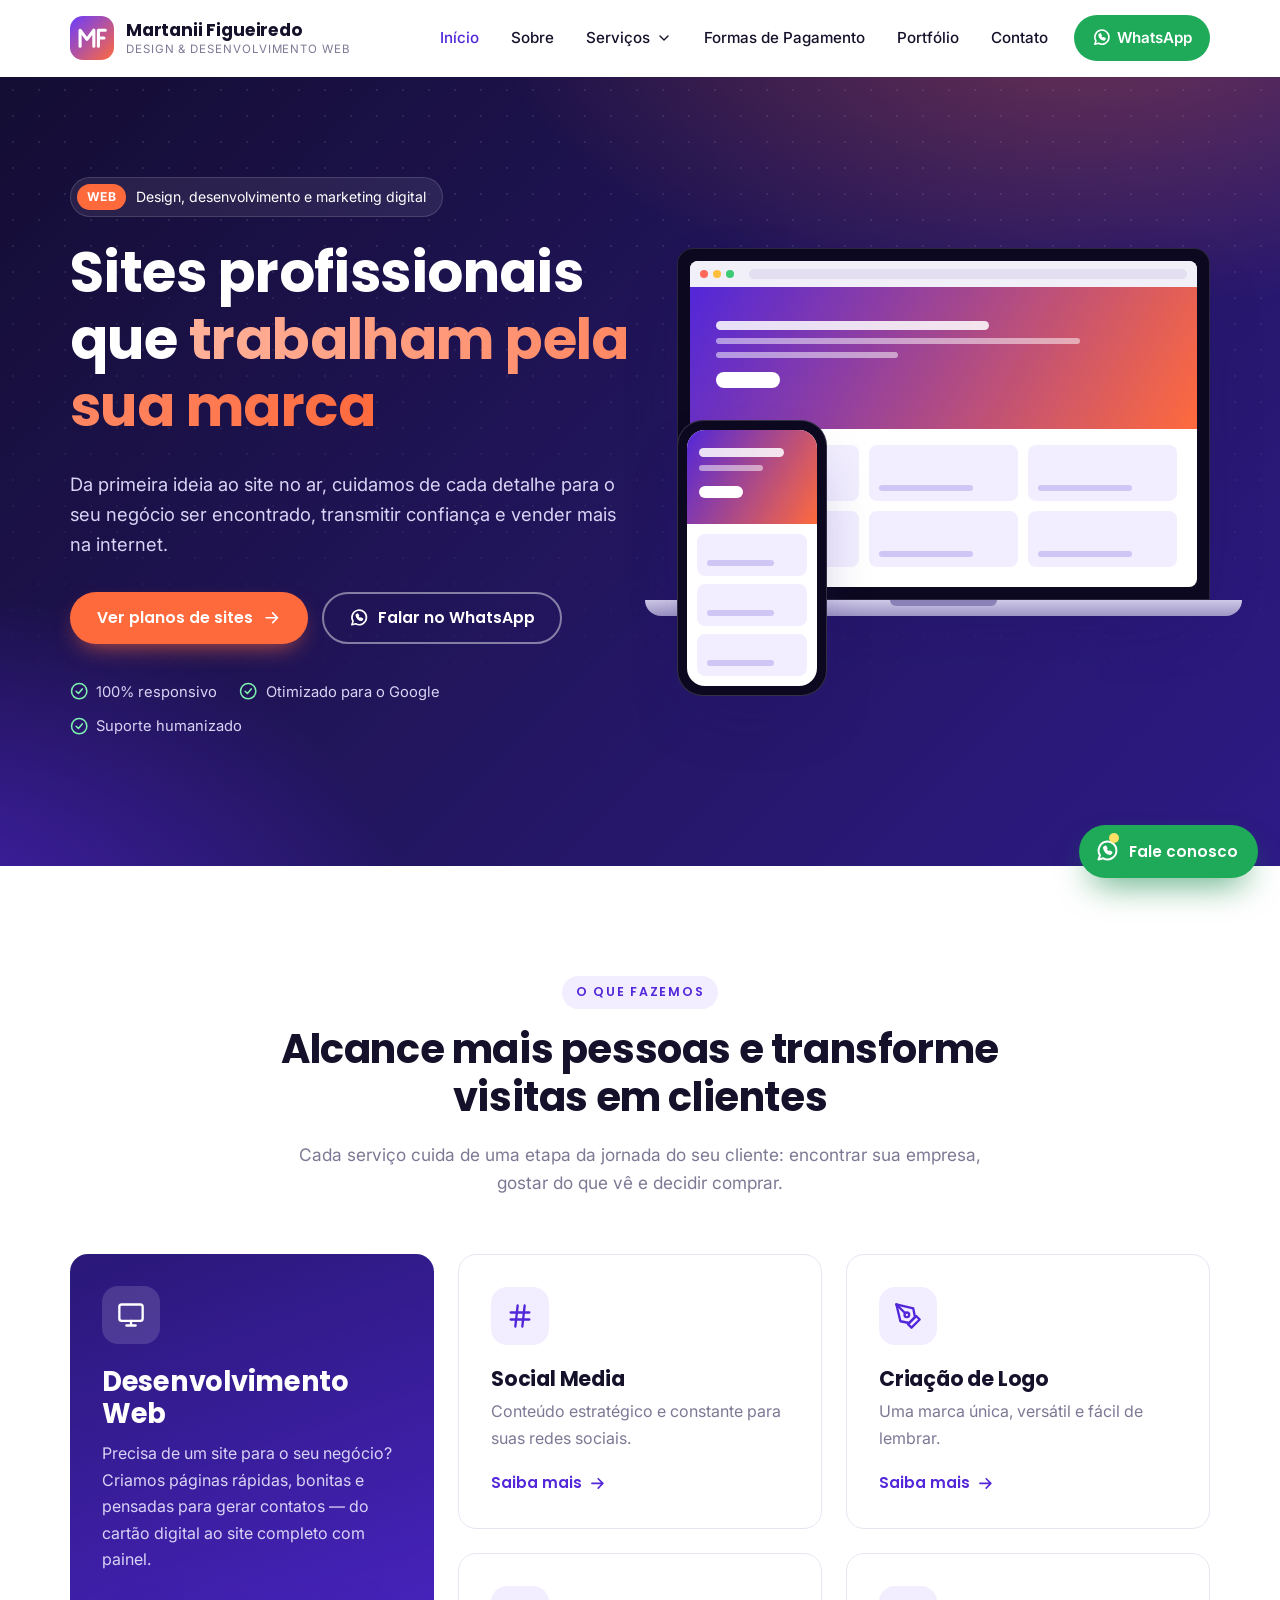
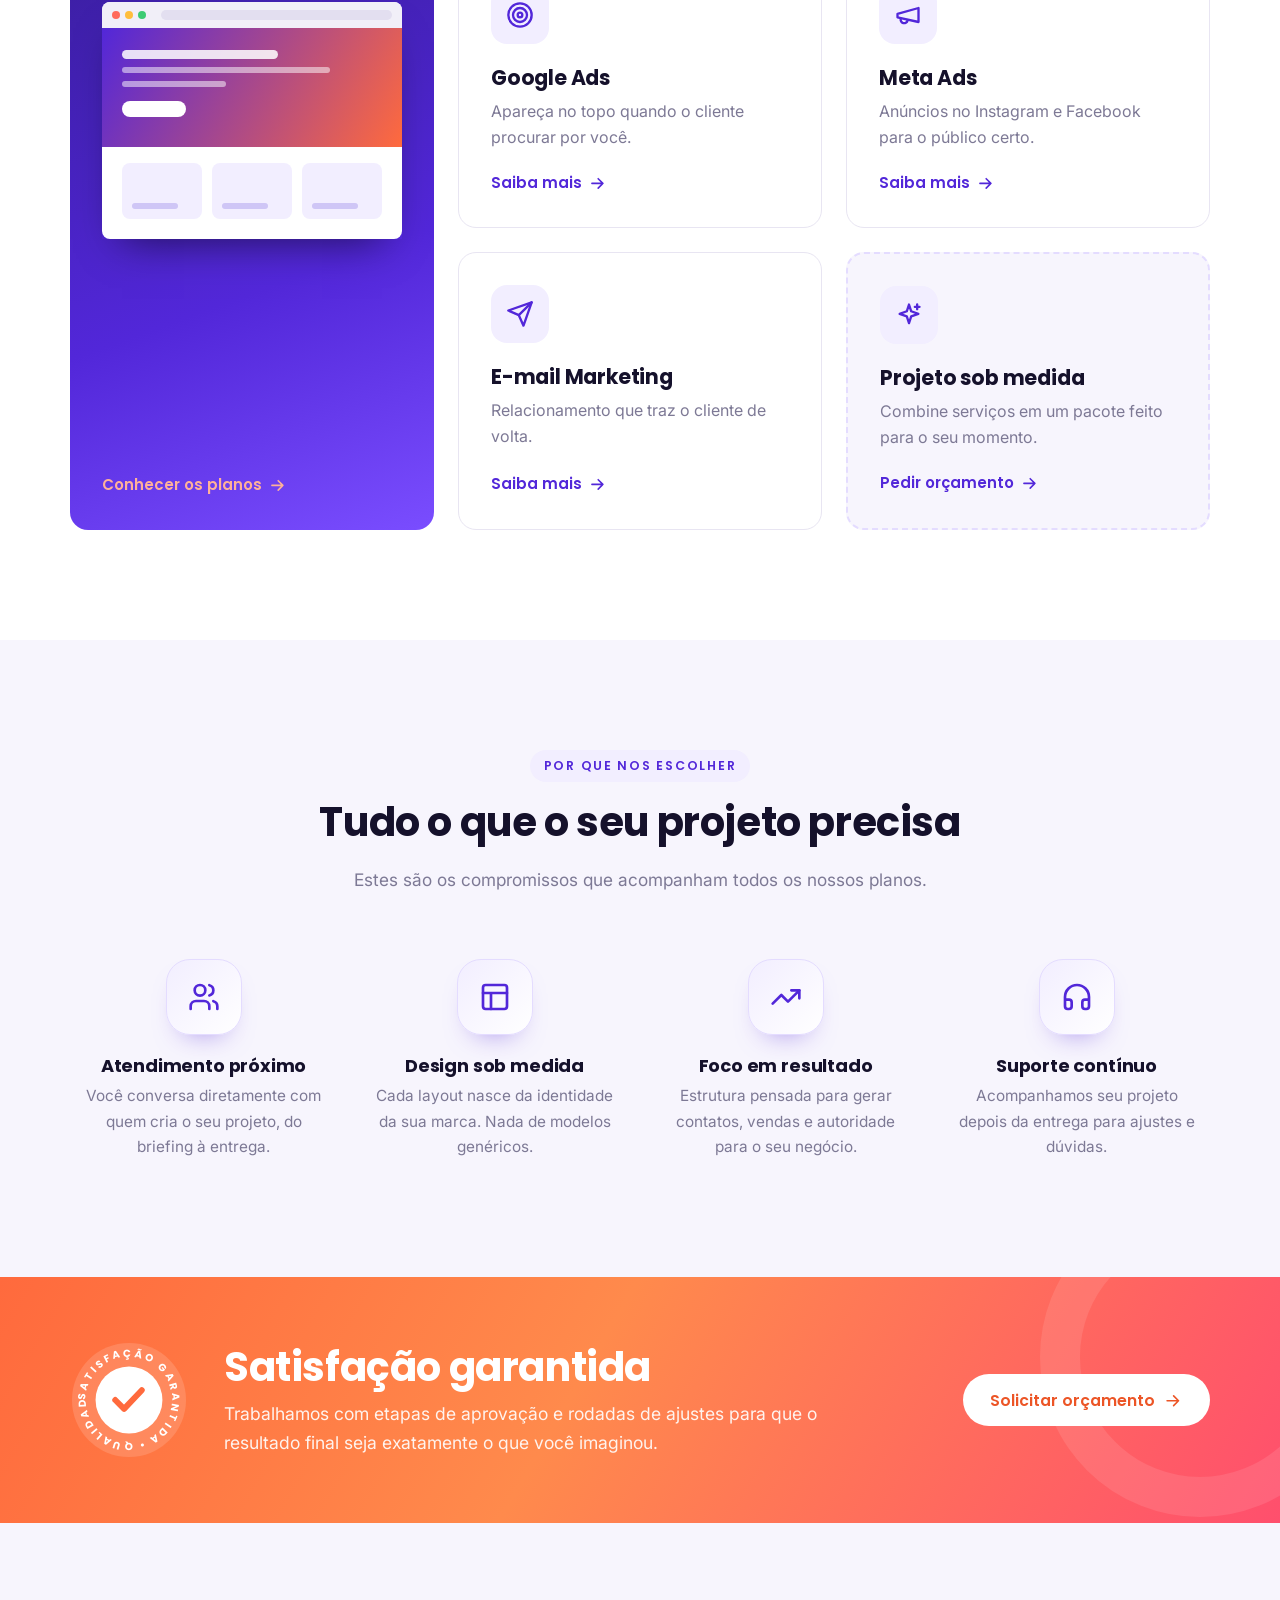
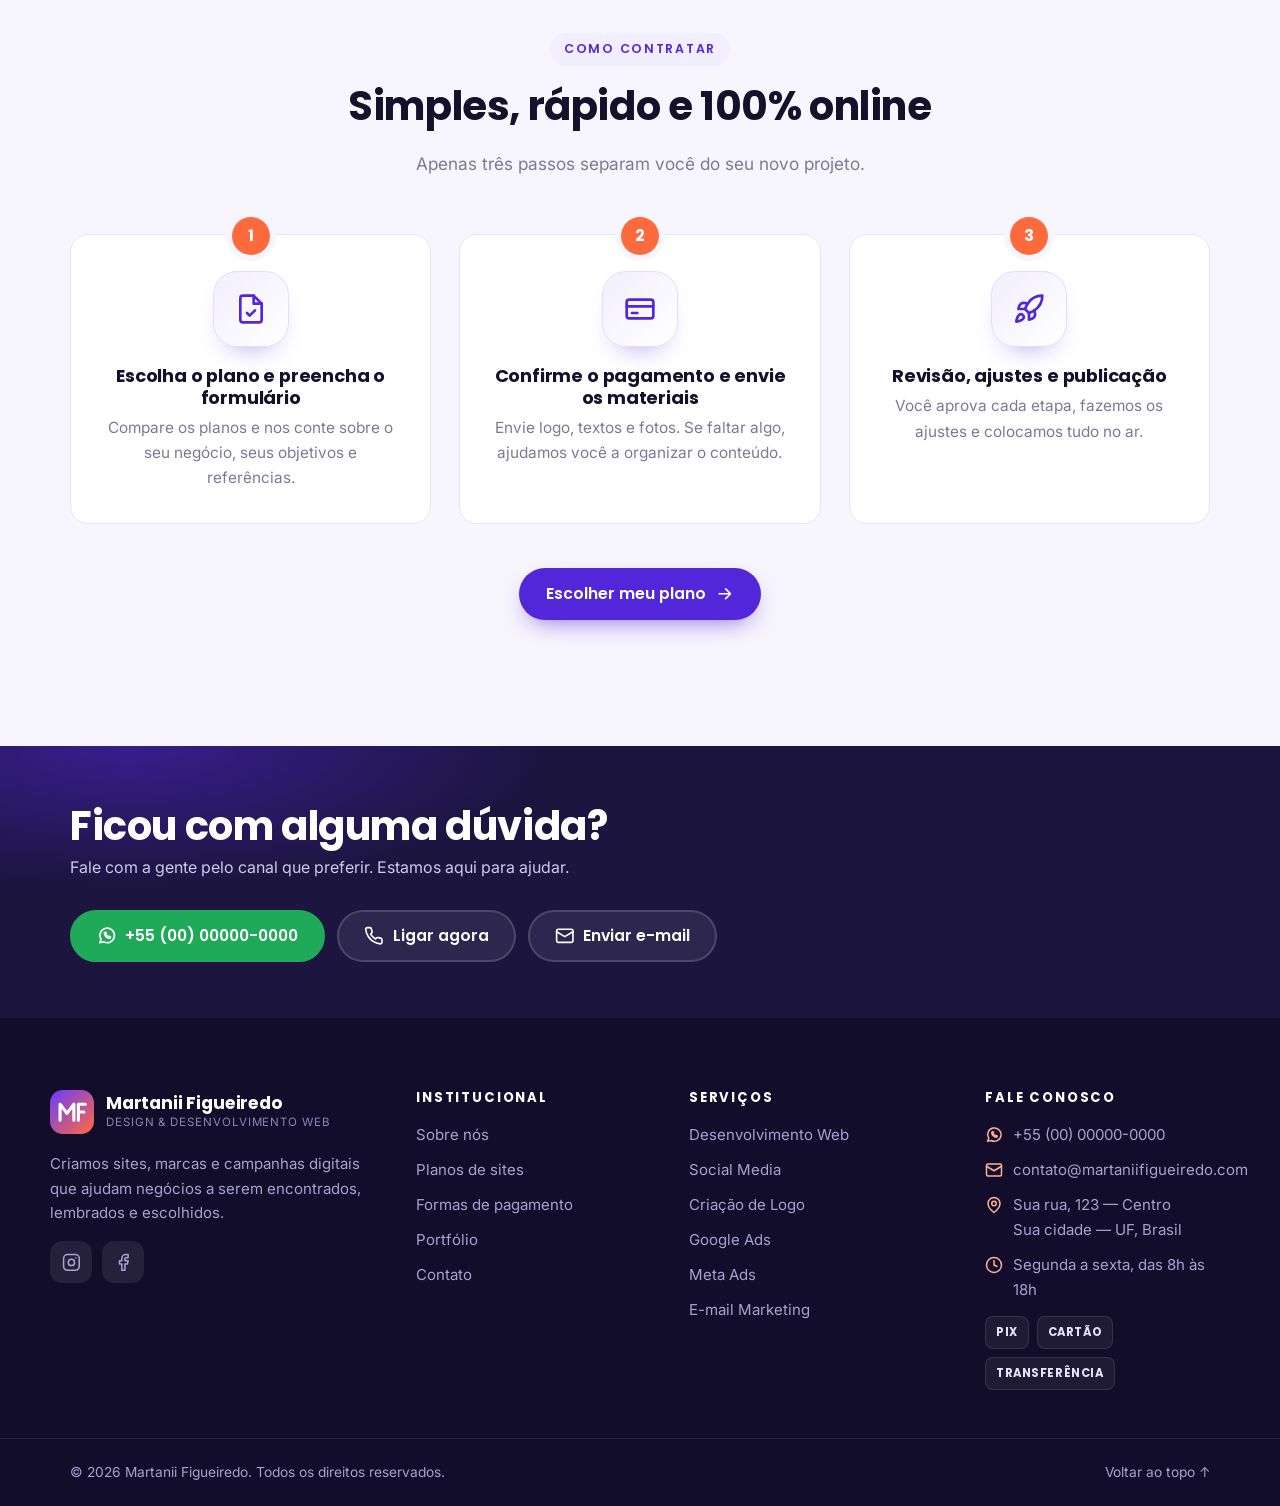
==== index.html @ 997f7126 "Cria site da Martanii Figueiredo com todas as páginas Site estático com Início, Sobre, seis páginas " ====
<!DOCTYPE html>
<html lang="pt-BR">
<head>
  <meta charset="UTF-8">
  <meta name="viewport" content="width=device-width, initial-scale=1">
  <title>Martanii Figueiredo — Criação de Sites, Design e Marketing Digital</title>
  <meta name="description" content="Criação de sites profissionais, landing pages, gestão de redes sociais, criação de logo e anúncios no Google e Meta. Conheça os planos da Martanii Figueiredo.">
  <meta name="theme-color" content="#231660">
  <meta property="og:type" content="website">
  <meta property="og:locale" content="pt_BR">
  <meta property="og:title" content="Martanii Figueiredo — Criação de Sites, Design e Marketing Digital">
  <meta property="og:description" content="Criação de sites profissionais, landing pages, gestão de redes sociais, criação de logo e anúncios no Google e Meta. Conheça os planos da Martanii Figueiredo.">
  <link rel="icon" href="assets/img/favicon.svg" type="image/svg+xml">
  <link rel="preconnect" href="https://fonts.googleapis.com">
  <link rel="preconnect" href="https://fonts.gstatic.com" crossorigin>
  <link rel="stylesheet" href="https://fonts.googleapis.com/css2?family=Inter:wght@400;500;600&family=Poppins:wght@500;600;700;800&display=swap">
  <link rel="stylesheet" href="assets/css/style.css">
  <script>document.documentElement.className = "js";</script>
  <script src="assets/js/config.js" defer></script>
  <script src="assets/js/main.js" defer></script>
</head>
<body data-page="home">
  <a class="skip-link" href="#conteudo">Pular para o conteúdo</a>
  <div id="site-header"></div>

  <main id="conteudo">
    <section class="hero">
      <div class="container">
        <div>
          <span class="hero-pill"><b>WEB</b> Design, desenvolvimento e marketing digital</span>
          <h1>Sites profissionais que <span class="hl">trabalham pela sua marca</span></h1>
          <p class="hero-lead">Da primeira ideia ao site no ar, cuidamos de cada detalhe para o seu negócio ser encontrado, transmitir confiança e vender mais na internet.</p>
          <div class="hero-actions">
            <a class="btn btn-accent" href="desenvolvimento-web.html#planos">Ver planos de sites <i data-icon="arrow"></i></a>
            <a class="btn btn-ghost-light" data-link="whatsapp" href="contato.html"><i data-icon="whatsapp"></i> Falar no WhatsApp</a>
          </div>
          <div class="hero-badges">
            <span><i data-icon="check-circle"></i> 100% responsivo</span>
            <span><i data-icon="check-circle"></i> Otimizado para o Google</span>
            <span><i data-icon="check-circle"></i> Suporte humanizado</span>
          </div>
        </div>
        <div class="devices" aria-hidden="true">
          <div class="laptop">
            <div class="laptop-screen">
              <div class="ui">
                <div class="ui-bar"><i></i><i></i><i></i><em></em></div>
                <div class="ui-hero" style="padding:34px 26px"><div class="ui-line w60"></div><div class="ui-line w80 sm"></div><div class="ui-line w40 sm"></div><span class="ui-btn"></span></div>
                <div class="ui-body"><div class="ui-card"></div><div class="ui-card"></div><div class="ui-card"></div><div class="ui-card"></div><div class="ui-card"></div><div class="ui-card"></div></div>
              </div>
            </div>
            <div class="laptop-base"></div>
          </div>
          <div class="phone">
            <div class="ui">
              <div class="ui-hero"><div class="ui-line w80"></div><div class="ui-line w60 sm"></div><span class="ui-btn" style="width:44px;height:12px"></span></div>
              <div class="ui-body one"><div class="ui-card"></div><div class="ui-card"></div><div class="ui-card"></div></div>
            </div>
          </div>
        </div>
      </div>
    </section>

    <section class="section" id="servicos">
      <div class="container">
        <div class="section-head reveal">
          <span class="eyebrow">O que fazemos</span>
          <h2>Alcance mais pessoas e transforme visitas em clientes</h2>
          <p>Cada serviço cuida de uma etapa da jornada do seu cliente: encontrar sua empresa, gostar do que vê e decidir comprar.</p>
        </div>
        <div class="services">
          <a class="service-card featured reveal" href="desenvolvimento-web.html">
            <span class="s-ico"><i data-icon="monitor"></i></span>
            <h3>Desenvolvimento Web</h3>
            <p>Precisa de um site para o seu negócio? Criamos páginas rápidas, bonitas e pensadas para gerar contatos — do cartão digital ao site completo com painel.</p>
            <div class="mini-ui" aria-hidden="true">
              <div class="ui">
                <div class="ui-bar"><i></i><i></i><i></i><em></em></div>
                <div class="ui-hero"><div class="ui-line w60"></div><div class="ui-line w80 sm"></div><div class="ui-line w40 sm"></div><span class="ui-btn"></span></div>
                <div class="ui-body"><div class="ui-card"></div><div class="ui-card"></div><div class="ui-card"></div></div>
              </div>
            </div>
            <span class="more">Conhecer os planos <i data-icon="arrow"></i></span>
          </a>
          <a class="service-card reveal" href="social-media.html">
            <span class="s-ico"><i data-icon="hash"></i></span>
            <h3>Social Media</h3>
            <p>Conteúdo estratégico e constante para suas redes sociais.</p>
            <span class="more">Saiba mais <i data-icon="arrow"></i></span>
          </a>
          <a class="service-card reveal" href="criacao-de-logo.html">
            <span class="s-ico"><i data-icon="pen"></i></span>
            <h3>Criação de Logo</h3>
            <p>Uma marca única, versátil e fácil de lembrar.</p>
            <span class="more">Saiba mais <i data-icon="arrow"></i></span>
          </a>
          <a class="service-card reveal" href="google-ads.html">
            <span class="s-ico"><i data-icon="target"></i></span>
            <h3>Google Ads</h3>
            <p>Apareça no topo quando o cliente procurar por você.</p>
            <span class="more">Saiba mais <i data-icon="arrow"></i></span>
          </a>
          <a class="service-card reveal" href="meta-ads.html">
            <span class="s-ico"><i data-icon="megaphone"></i></span>
            <h3>Meta Ads</h3>
            <p>Anúncios no Instagram e Facebook para o público certo.</p>
            <span class="more">Saiba mais <i data-icon="arrow"></i></span>
          </a>
          <a class="service-card reveal" href="email-marketing.html">
            <span class="s-ico"><i data-icon="send"></i></span>
            <h3>E-mail Marketing</h3>
            <p>Relacionamento que traz o cliente de volta.</p>
            <span class="more">Saiba mais <i data-icon="arrow"></i></span>
          </a>
          <a class="service-card cta-card reveal" href="contato.html?servico=Projeto%20sob%20medida">
            <span class="s-ico"><i data-icon="sparkles"></i></span>
            <h3>Projeto sob medida</h3>
            <p>Combine serviços em um pacote feito para o seu momento.</p>
            <span class="more">Pedir orçamento <i data-icon="arrow"></i></span>
          </a>
        </div>
      </div>
    </section>

    <section class="section section-alt">
      <div class="container">
        <div class="section-head reveal">
          <span class="eyebrow">Por que nos escolher</span>
          <h2>Tudo o que o seu projeto precisa</h2>
          <p>Estes são os compromissos que acompanham todos os nossos planos.</p>
        </div>
        <div class="grid grid-4">
          <div class="feature reveal">
            <div class="f-ico"><i data-icon="users"></i></div>
            <h4>Atendimento próximo</h4>
            <p>Você conversa diretamente com quem cria o seu projeto, do briefing à entrega.</p>
          </div>
          <div class="feature reveal">
            <div class="f-ico"><i data-icon="layout"></i></div>
            <h4>Design sob medida</h4>
            <p>Cada layout nasce da identidade da sua marca. Nada de modelos genéricos.</p>
          </div>
          <div class="feature reveal">
            <div class="f-ico"><i data-icon="trending"></i></div>
            <h4>Foco em resultado</h4>
            <p>Estrutura pensada para gerar contatos, vendas e autoridade para o seu negócio.</p>
          </div>
          <div class="feature reveal">
            <div class="f-ico"><i data-icon="headset"></i></div>
            <h4>Suporte contínuo</h4>
            <p>Acompanhamos seu projeto depois da entrega para ajustes e dúvidas.</p>
          </div>
        </div>
      </div>
    </section>

    <section class="guarantee">
      <div class="container">
        <svg class="seal" viewBox="0 0 120 120" aria-hidden="true">
            <defs><path id="sealPath" d="M60 60m-44 0a44 44 0 1 1 88 0a44 44 0 1 1-88 0"/></defs>
            <circle cx="60" cy="60" r="58" fill="rgba(255,255,255,.14)"/>
            <circle cx="60" cy="60" r="34" fill="#fff"/>
            <g class="seal-spin"><text font-family="Poppins, sans-serif" font-size="10.5" font-weight="700" letter-spacing="2.2" fill="#fff"><textPath href="#sealPath">SATISFAÇÃO GARANTIDA • QUALIDADE •</textPath></text></g>
            <path d="m46 60 9 9 18-19" fill="none" stroke="#ff6a3d" stroke-width="6" stroke-linecap="round" stroke-linejoin="round"/>
          </svg>
        <div>
          <h2>Satisfação garantida</h2>
          <p>Trabalhamos com etapas de aprovação e rodadas de ajustes para que o resultado final seja exatamente o que você imaginou.</p>
        </div>
        <a class="btn" href="contato.html">Solicitar orçamento <i data-icon="arrow"></i></a>
      </div>
    </section>

    <section class="section section-alt">
      <div class="container">
        <div class="section-head reveal">
          <span class="eyebrow">Como contratar</span>
          <h2>Simples, rápido e 100% online</h2>
          <p>Apenas três passos separam você do seu novo projeto.</p>
        </div>
        <div class="steps">
          <div class="step reveal">
            <span class="step-num">1</span>
            <div class="f-ico"><i data-icon="file"></i></div>
            <h4>Escolha o plano e preencha o formulário</h4>
            <p>Compare os planos e nos conte sobre o seu negócio, seus objetivos e referências.</p>
          </div>
          <div class="step reveal">
            <span class="step-num">2</span>
            <div class="f-ico"><i data-icon="card"></i></div>
            <h4>Confirme o pagamento e envie os materiais</h4>
            <p>Envie logo, textos e fotos. Se faltar algo, ajudamos você a organizar o conteúdo.</p>
          </div>
          <div class="step reveal">
            <span class="step-num">3</span>
            <div class="f-ico"><i data-icon="rocket"></i></div>
            <h4>Revisão, ajustes e publicação</h4>
            <p>Você aprova cada etapa, fazemos os ajustes e colocamos tudo no ar.</p>
          </div>
        </div>
        <p class="center" style="margin-top:44px"><a class="btn btn-primary" href="desenvolvimento-web.html#planos">Escolher meu plano <i data-icon="arrow"></i></a></p>
      </div>
    </section>

    <div id="site-help"></div>
  </main>

  <div id="site-footer"></div>
</body>
</html>
---- assets/css/style.css ----
/* ==========================================================
   Martanii Figueiredo — Design & Desenvolvimento Web
   Folha de estilos principal
   ========================================================== */

:root {
  --primary: #5227d9;
  --primary-600: #4119c2;
  --primary-700: #33129e;
  --primary-50: #f2eeff;
  --primary-100: #e4dcff;
  --accent: #ff6a3d;
  --accent-600: #ec5526;
  --green: #1faa59;
  --green-600: #178a47;

  --ink: #15112b;
  --text: #4a4662;
  --muted: #7d7995;
  --line: #e8e5f2;
  --bg: #ffffff;
  --bg-alt: #f7f5fd;
  --dark: #120d2a;
  --dark-2: #1c1540;

  --radius: 18px;
  --radius-sm: 10px;
  --shadow-sm: 0 2px 6px rgba(21, 17, 43, .06);
  --shadow: 0 12px 32px -12px rgba(33, 18, 110, .22);
  --shadow-lg: 0 30px 60px -20px rgba(33, 18, 110, .35);

  --container: 1180px;
  --header-h: 76px;

  --font-body: "Inter", system-ui, -apple-system, "Segoe UI", Roboto, sans-serif;
  --font-head: "Poppins", "Inter", system-ui, sans-serif;
}

*,
*::before,
*::after { box-sizing: border-box; }

html { scroll-behavior: smooth; -webkit-text-size-adjust: 100%; }

body {
  margin: 0;
  font-family: var(--font-body);
  font-size: 16px;
  line-height: 1.65;
  color: var(--text);
  background: var(--bg);
  -webkit-font-smoothing: antialiased;
  overflow-x: hidden;
}

img, svg { max-width: 100%; display: block; }
a { color: var(--primary); text-decoration: none; }
a:hover { color: var(--primary-600); }
button { font: inherit; cursor: pointer; }

h1, h2, h3, h4, h5 {
  font-family: var(--font-head);
  color: var(--ink);
  line-height: 1.2;
  margin: 0 0 .5em;
  font-weight: 700;
  letter-spacing: -.01em;
}
h1 { font-size: clamp(2.1rem, 4.6vw, 3.5rem); }
h2 { font-size: clamp(1.7rem, 3.2vw, 2.5rem); }
h3 { font-size: clamp(1.25rem, 2vw, 1.5rem); }
h4 { font-size: 1.12rem; }
p { margin: 0 0 1em; }

.container { width: 100%; max-width: var(--container); margin: 0 auto; padding: 0 20px; }

.sr-only {
  position: absolute; width: 1px; height: 1px; padding: 0; margin: -1px;
  overflow: hidden; clip: rect(0, 0, 0, 0); white-space: nowrap; border: 0;
}

.skip-link {
  position: absolute; left: 12px; top: -60px; z-index: 200;
  background: var(--ink); color: #fff; padding: 10px 16px; border-radius: 8px;
}
.skip-link:focus { top: 12px; color: #fff; }

:focus-visible { outline: 3px solid var(--accent); outline-offset: 3px; border-radius: 4px; }

.icon { width: 1.25em; height: 1.25em; flex: none; stroke: currentColor; fill: none; stroke-width: 2; stroke-linecap: round; stroke-linejoin: round; }
.icon.fill { fill: currentColor; stroke: none; }

/* ---------- Botões ---------- */
.btn {
  display: inline-flex; align-items: center; justify-content: center; gap: .55em;
  padding: .9em 1.6em; border-radius: 999px; border: 2px solid transparent;
  font-family: var(--font-head); font-weight: 600; font-size: .98rem; line-height: 1;
  transition: transform .2s ease, box-shadow .2s ease, background-color .2s ease, color .2s ease, border-color .2s ease;
  white-space: nowrap;
}
.btn:hover { transform: translateY(-2px); }
.btn-primary { background: var(--primary); color: #fff; box-shadow: 0 10px 24px -10px rgba(82, 39, 217, .7); }
.btn-primary:hover { background: var(--primary-600); color: #fff; }
.btn-accent { background: var(--accent); color: #fff; box-shadow: 0 10px 24px -10px rgba(255, 106, 61, .8); }
.btn-accent:hover { background: var(--accent-600); color: #fff; }
.btn-whats { background: var(--green); color: #fff; }
.btn-whats:hover { background: var(--green-600); color: #fff; }
.btn-outline { border-color: currentColor; color: var(--primary); background: transparent; }
.btn-outline:hover { background: var(--primary); border-color: var(--primary); color: #fff; }
.btn-ghost-light { border-color: rgba(255, 255, 255, .45); color: #fff; }
.btn-ghost-light:hover { background: #fff; color: var(--ink); border-color: #fff; }
.btn-block { width: 100%; white-space: normal; text-align: center; }
.btn-sm { padding: .65em 1.15em; font-size: .9rem; }

/* ---------- Header ---------- */
.site-header {
  position: sticky; top: 0; z-index: 100;
  background: rgba(255, 255, 255, .92);
  backdrop-filter: saturate(160%) blur(12px);
  -webkit-backdrop-filter: saturate(160%) blur(12px);
  border-bottom: 1px solid transparent;
  transition: box-shadow .25s ease, border-color .25s ease;
}
.site-header.scrolled { box-shadow: 0 8px 24px -16px rgba(21, 17, 43, .35); border-color: var(--line); }
#site-header { min-height: var(--header-h); }

.nav { display: flex; align-items: center; justify-content: space-between; height: var(--header-h); gap: 20px; }

.brand { display: flex; align-items: center; gap: 12px; color: var(--ink); }
.brand:hover { color: var(--ink); }
.brand-mark { width: 44px; height: 44px; flex: none; }
.brand-text { display: flex; flex-direction: column; line-height: 1.1; }
.brand-name { font-family: var(--font-head); font-weight: 700; font-size: 1.08rem; letter-spacing: -.01em; }
.brand-tag { font-size: .72rem; color: var(--muted); letter-spacing: .08em; text-transform: uppercase; margin-top: 3px; }

.menu { display: flex; align-items: center; gap: 4px; list-style: none; margin: 0; padding: 0; }
.menu > li { position: relative; }
.menu a, .menu .dd-toggle {
  display: flex; align-items: center; gap: 6px;
  padding: 10px 14px; border-radius: 10px; border: 0; background: none;
  color: var(--ink); font-weight: 500; font-size: .95rem;
}
.menu a:hover, .menu .dd-toggle:hover { color: var(--primary); background: var(--primary-50); }
.menu a.active, .menu .dd-toggle.active { color: var(--primary); }
.menu .dd-toggle .icon { width: 16px; height: 16px; transition: transform .2s ease; }
.menu .menu-cta { margin-left: 8px; }
.menu .menu-cta a { background: var(--green); color: #fff; border-radius: 999px; padding: 10px 18px; font-weight: 600; }
.menu .menu-cta a:hover { background: var(--green-600); color: #fff; }

.dropdown {
  position: absolute; top: calc(100% + 8px); left: 50%;
  width: 560px; margin-left: -280px;
  display: grid; grid-template-columns: 1fr 1fr; gap: 4px;
  background: #fff; border: 1px solid var(--line); border-radius: var(--radius);
  box-shadow: var(--shadow-lg); padding: 12px; list-style: none; margin-top: 0;
  opacity: 0; visibility: hidden; transform: translateY(8px);
  transition: opacity .2s ease, transform .2s ease, visibility .2s;
}
.has-dd:hover .dropdown,
.has-dd.open .dropdown { opacity: 1; visibility: visible; transform: translateY(0); }
.has-dd:hover .dd-toggle .icon,
.has-dd.open .dd-toggle .icon { transform: rotate(180deg); }
.dropdown a { align-items: flex-start; gap: 12px; padding: 12px; }
.dropdown .dd-ico {
  width: 40px; height: 40px; border-radius: 12px; flex: none;
  display: grid; place-items: center; background: var(--primary-50); color: var(--primary);
}
.dropdown strong { display: block; font-family: var(--font-head); font-size: .95rem; color: var(--ink); }
.dropdown small { display: block; color: var(--muted); font-size: .82rem; font-weight: 400; line-height: 1.35; }

.nav-toggle {
  display: none; width: 46px; height: 46px; border-radius: 12px;
  border: 1px solid var(--line); background: #fff; color: var(--ink);
  align-items: center; justify-content: center;
}
.nav-toggle .icon { width: 24px; height: 24px; }

/* ---------- Seções ---------- */
.section { padding: clamp(64px, 9vw, 110px) 0; }
.section-alt { background: var(--bg-alt); }
.section-dark { background: var(--dark); color: #cfc9ea; }
.section-dark h2, .section-dark h3, .section-dark h4 { color: #fff; }

.section-head { max-width: 720px; margin: 0 auto 56px; text-align: center; }
.section-head p { font-size: 1.08rem; color: var(--muted); margin: 0; }
.eyebrow {
  display: inline-flex; align-items: center; gap: 8px;
  font-family: var(--font-head); font-size: .78rem; font-weight: 600;
  letter-spacing: .14em; text-transform: uppercase; color: var(--primary);
  background: var(--primary-50); padding: 6px 14px; border-radius: 999px; margin-bottom: 16px;
}
.section-dark .eyebrow { background: rgba(255, 255, 255, .08); color: #c7b8ff; }

.grid { display: grid; gap: 24px; }
.grid-2 { grid-template-columns: repeat(2, 1fr); }
.grid-3 { grid-template-columns: repeat(3, 1fr); }
.grid-4 { grid-template-columns: repeat(4, 1fr); }
.grid > *, .services > *, .plans > *, .pay-grid > *, .portfolio > *, .contact-grid > *, .form-grid > * { min-width: 0; }

/* ---------- Hero (home) ---------- */
.hero {
  position: relative; overflow: hidden; color: #d9d3f5;
  background:
    radial-gradient(1000px 520px at 85% -10%, rgba(255, 106, 61, .35), transparent 60%),
    radial-gradient(900px 600px at -10% 110%, rgba(82, 39, 217, .75), transparent 60%),
    linear-gradient(135deg, #140d33 0%, #231660 55%, #2e1a86 100%);
  padding: clamp(56px, 8vw, 100px) 0 clamp(72px, 10vw, 130px);
}
.hero::before {
  content: ""; position: absolute; inset: 0; pointer-events: none;
  background-image: radial-gradient(rgba(255, 255, 255, .09) 1px, transparent 1px);
  background-size: 26px 26px;
  mask-image: linear-gradient(to bottom, #000 20%, transparent 90%);
  -webkit-mask-image: linear-gradient(to bottom, #000 20%, transparent 90%);
}
.hero .container { position: relative; display: grid; grid-template-columns: 1.05fr 1fr; gap: 48px; align-items: center; }
.hero h1 { color: #fff; }
.hero h1 .hl { background: linear-gradient(90deg, #ffb199, #ff6a3d); -webkit-background-clip: text; background-clip: text; color: transparent; }
.hero-lead { font-size: 1.15rem; max-width: 560px; margin-bottom: 32px; }
.hero-actions { display: flex; flex-wrap: wrap; gap: 14px; }
.hero-badges { display: flex; flex-wrap: wrap; gap: 10px 22px; margin-top: 36px; font-size: .92rem; }
.hero-badges span { display: inline-flex; align-items: center; gap: 8px; }
.hero-badges .icon { color: #7ef0b0; }
.hero-pill {
  display: inline-flex; align-items: center; gap: 10px; margin-bottom: 22px;
  padding: 6px 16px 6px 6px; border-radius: 999px; font-size: .88rem;
  background: rgba(255, 255, 255, .08); border: 1px solid rgba(255, 255, 255, .14); color: #fff;
}
.hero-pill b { background: var(--accent); color: #fff; padding: 3px 10px; border-radius: 999px; font-size: .76rem; letter-spacing: .04em; }

/* Mockup de dispositivos (CSS puro) */
.devices { position: relative; min-height: 420px; }
.laptop { position: relative; width: 100%; max-width: 560px; margin-left: auto; }
.laptop-screen {
  background: #0c0820; border-radius: 16px 16px 0 0; padding: 12px;
  border: 1px solid rgba(255, 255, 255, .12); box-shadow: var(--shadow-lg);
}
.laptop-base {
  height: 16px; margin: 0 -6%; border-radius: 0 0 18px 18px;
  background: linear-gradient(#cfc9e8, #9d95c4); position: relative;
}
.laptop-base::after { content: ""; position: absolute; left: 50%; top: 0; width: 18%; height: 6px; margin-left: -9%; background: #8a81b6; border-radius: 0 0 8px 8px; }
.phone {
  position: absolute; left: 0; bottom: -28px; width: 150px;
  background: #0c0820; border-radius: 26px; padding: 9px;
  border: 1px solid rgba(255, 255, 255, .16); box-shadow: var(--shadow-lg);
  animation: float 6s ease-in-out infinite;
}
@keyframes float { 0%, 100% { transform: translateY(0); } 50% { transform: translateY(-12px); } }

.ui { background: #fff; border-radius: 8px; overflow: hidden; }
.ui-bar { display: flex; align-items: center; gap: 5px; padding: 8px 10px; background: #f1eff8; }
.ui-bar i { width: 8px; height: 8px; border-radius: 50%; background: #d5d0e6; }
.ui-bar i:nth-child(1) { background: #ff6a5b; }
.ui-bar i:nth-child(2) { background: #ffbe3d; }
.ui-bar i:nth-child(3) { background: #3dcb73; }
.ui-bar em { flex: 1; height: 10px; margin-left: 10px; border-radius: 6px; background: #e3dff0; }
.ui-hero { padding: 22px 20px; background: linear-gradient(120deg, var(--c1, #5227d9), var(--c2, #ff6a3d)); }
.ui-line { height: 9px; border-radius: 6px; background: rgba(255, 255, 255, .85); margin-bottom: 8px; }
.ui-line.w60 { width: 60%; } .ui-line.w40 { width: 40%; } .ui-line.w80 { width: 80%; } .ui-line.w30 { width: 30%; }
.ui-line.sm { height: 6px; opacity: .6; }
.ui-btn { display: inline-block; width: 64px; height: 16px; margin-top: 6px; border-radius: 999px; background: #fff; }
.ui-body { padding: 16px 20px 20px; display: grid; grid-template-columns: repeat(3, 1fr); gap: 10px; }
.ui-card { height: 56px; border-radius: 8px; background: var(--primary-50); position: relative; }
.ui-card::after { content: ""; position: absolute; left: 10px; right: 30%; bottom: 10px; height: 6px; border-radius: 4px; background: #cfc6f6; }
.ui-body.one { grid-template-columns: 1fr; padding: 10px; gap: 8px; }
.ui-body.one .ui-card { height: 42px; }
.phone .ui-hero { padding: 18px 12px; }
.phone .ui { border-radius: 18px; }

/* ---------- Page hero (páginas internas) ---------- */
.page-hero {
  position: relative; overflow: hidden; color: #d9d3f5; text-align: center;
  background:
    radial-gradient(700px 300px at 90% 0%, rgba(255, 106, 61, .3), transparent 60%),
    linear-gradient(135deg, #140d33 0%, #2a1878 100%);
  padding: clamp(56px, 8vw, 96px) 0 clamp(56px, 8vw, 88px);
}
.page-hero::before {
  content: ""; position: absolute; inset: 0; pointer-events: none;
  background-image: radial-gradient(rgba(255, 255, 255, .08) 1px, transparent 1px);
  background-size: 24px 24px;
}
.page-hero .container { position: relative; }
.page-hero h1 { color: #fff; margin-bottom: .3em; }
.page-hero p { max-width: 640px; margin: 0 auto; font-size: 1.1rem; }
.page-hero .hero-ico {
  width: 68px; height: 68px; margin: 0 auto 20px; border-radius: 20px;
  display: grid; place-items: center; color: #fff;
  background: linear-gradient(135deg, var(--accent), #ff9a6b);
  box-shadow: 0 16px 30px -12px rgba(255, 106, 61, .9);
}
.page-hero .hero-ico .icon { width: 32px; height: 32px; }

.breadcrumb {
  display: flex; justify-content: center; flex-wrap: wrap; gap: 6px;
  list-style: none; padding: 0; margin: 0 0 18px; font-size: .88rem;
}
.breadcrumb li { display: flex; align-items: center; gap: 6px; color: #a79fd0; }
.breadcrumb li + li::before { content: "/"; opacity: .5; }
.breadcrumb a { color: #fff; }
.breadcrumb a:hover { color: #ffb199; }

/* ---------- Cards de serviços ---------- */
.services { display: grid; grid-template-columns: repeat(3, 1fr); gap: 24px; }
.service-card {
  position: relative; display: flex; flex-direction: column;
  padding: 32px; border-radius: var(--radius); background: #fff;
  border: 1px solid var(--line); color: var(--text);
  transition: transform .25s ease, box-shadow .25s ease, border-color .25s ease;
  overflow: hidden;
}
.service-card:hover { transform: translateY(-6px); box-shadow: var(--shadow); border-color: transparent; color: var(--text); }
.service-card .s-ico {
  width: 58px; height: 58px; border-radius: 16px; margin-bottom: 22px;
  display: grid; place-items: center; background: var(--primary-50); color: var(--primary);
  transition: background .25s ease, color .25s ease;
}
.service-card .s-ico .icon { width: 28px; height: 28px; }
.service-card:hover .s-ico { background: var(--primary); color: #fff; }
.service-card h3 { font-size: 1.28rem; margin-bottom: .35em; }
.service-card p { color: var(--muted); margin-bottom: 20px; }
.service-card .more { margin-top: auto; display: inline-flex; align-items: center; gap: 6px; font-weight: 600; color: var(--primary); font-family: var(--font-head); font-size: .94rem; }
.service-card .more .icon { transition: transform .2s ease; }
.service-card:hover .more .icon { transform: translateX(4px); }

.service-card.featured {
  grid-row: span 3; color: #d9d3f5; border: 0;
  background: linear-gradient(160deg, #2a1878, #5227d9 70%, #7a4dff);
}
.service-card.featured h3 { color: #fff; font-size: 1.7rem; }
.service-card.featured p { color: #d9d3f5; }
.service-card.featured .s-ico { background: rgba(255, 255, 255, .14); color: #fff; }
.service-card.featured .more { color: #ffb199; }
.service-card.featured .mini-ui { margin-top: 10px; margin-bottom: 28px; box-shadow: 0 20px 40px -20px rgba(0, 0, 0, .6); }
.service-card.featured:hover .s-ico { background: #fff; color: var(--primary); }

.service-card.cta-card { border: 2px dashed var(--primary-100); background: var(--bg-alt); }
.service-card.cta-card:hover { border-color: var(--primary); }

/* ---------- Features ---------- */
.feature { text-align: center; padding: 8px 10px; }
.f-ico {
  width: 76px; height: 76px; border-radius: 24px;
  display: grid; place-items: center; color: var(--primary);
  background: linear-gradient(135deg, var(--primary-50), #fff);
  border: 1px solid var(--primary-100);
  box-shadow: 0 14px 28px -18px rgba(82, 39, 217, .6);
}
.f-ico .icon { width: 32px; height: 32px; }
.feature .f-ico { margin: 0 auto 20px; }
.feature h4 { margin-bottom: .4em; }
.feature p { color: var(--muted); font-size: .96rem; margin: 0; }

.feature-row { display: flex; gap: 18px; align-items: flex-start; }
.feature-row .f-ico { width: 54px; height: 54px; border-radius: 16px; margin: 0; flex: none; }
.feature-row .f-ico .icon { width: 26px; height: 26px; }
.feature-row h4 { margin-bottom: .25em; }

/* ---------- Faixa de garantia ---------- */
.guarantee {
  position: relative; overflow: hidden;
  background: linear-gradient(120deg, var(--accent) 0%, #ff8a4c 45%, #ff4f6d 100%);
  color: #fff; padding: 64px 0;
}
.guarantee::after {
  content: ""; position: absolute; right: -80px; top: -80px; width: 320px; height: 320px;
  border-radius: 50%; border: 40px solid rgba(255, 255, 255, .1);
}
.guarantee .container { position: relative; display: flex; align-items: center; gap: 36px; z-index: 1; }
.guarantee h2 { color: #fff; margin-bottom: .2em; }
.guarantee p { margin: 0; font-size: 1.1rem; color: #fff3ee; max-width: 640px; }
.guarantee .btn { margin-left: auto; background: #fff; color: var(--accent-600); }
.guarantee .btn:hover { background: var(--ink); color: #fff; }
.seal { width: 118px; height: 118px; flex: none; }
.seal-spin { transform-origin: 60px 60px; animation: spin 26s linear infinite; }
@keyframes spin { to { transform: rotate(360deg); } }

/* ---------- Passos ---------- */
.steps { display: grid; grid-template-columns: repeat(3, 1fr); gap: 28px; counter-reset: step; position: relative; }
.step {
  position: relative; background: #fff; border-radius: var(--radius); padding: 36px 30px 32px;
  border: 1px solid var(--line); text-align: center;
}
.step-num {
  position: absolute; top: -18px; left: 50%; transform: translateX(-50%);
  width: 38px; height: 38px; border-radius: 50%; display: grid; place-items: center;
  background: var(--accent); color: #fff; font-family: var(--font-head); font-weight: 700;
  box-shadow: 0 0 0 6px var(--bg-alt);
}
.step .f-ico { margin: 0 auto 18px; }
.step h4 { margin-bottom: .35em; }
.step p { color: var(--muted); margin: 0; font-size: .96rem; }

/* ---------- Faixa de dúvidas ---------- */
.help {
  background: var(--dark-2); color: #cfc9ea; padding: 56px 0;
  background-image: radial-gradient(600px 200px at 10% 0%, rgba(82, 39, 217, .5), transparent 70%);
}
.help .container { display: flex; align-items: center; justify-content: space-between; gap: 30px; flex-wrap: wrap; }
.help h2 { color: #fff; margin: 0; }
.help p { margin: 4px 0 0; }
.help-actions { display: flex; flex-wrap: wrap; gap: 12px; }
.help-actions .btn { background: rgba(255, 255, 255, .08); color: #fff; border-color: rgba(255, 255, 255, .15); }
.help-actions .btn:hover { background: #fff; color: var(--ink); }
.help-actions .btn.btn-whats { background: var(--green); border-color: var(--green); }
.help-actions .btn.btn-whats:hover { background: var(--green-600); color: #fff; }

/* ---------- Intro de serviço ---------- */
.intro { display: grid; grid-template-columns: 1fr 1fr; gap: 56px; align-items: center; }
.intro h2 { margin-bottom: .5em; }
.intro p.lead { font-size: 1.1rem; }
.intro-art {
  position: relative; border-radius: 28px; padding: 36px;
  background: linear-gradient(145deg, var(--primary-50), #fff 60%);
  border: 1px solid var(--primary-100);
}
.intro-art .ui { box-shadow: var(--shadow); }
.intro-chip {
  position: absolute; display: flex; align-items: center; gap: 10px;
  background: #fff; border-radius: 14px; padding: 10px 14px; box-shadow: var(--shadow);
  font-family: var(--font-head); font-weight: 600; font-size: .88rem; color: var(--ink);
}
.intro-chip .icon { color: var(--green); }
.intro-chip.c1 { left: -18px; bottom: 28px; }
.intro-chip.c2 { right: -14px; top: 22px; }
.intro-chip.c2 .icon { color: var(--accent); }

.check-list { list-style: none; padding: 0; margin: 0 0 24px; display: grid; gap: 10px; }
.check-list li { display: flex; gap: 10px; align-items: flex-start; }
.check-list .icon { color: var(--green); margin-top: 3px; }

/* ---------- Planos ---------- */
.plan-group + .plan-group { margin-top: 80px; }
.plans { display: grid; grid-template-columns: repeat(3, 1fr); gap: 24px; align-items: stretch; }
.plan {
  position: relative; display: flex; flex-direction: column;
  background: #fff; border: 1px solid var(--line); border-radius: 22px; padding: 34px 30px;
  transition: transform .25s ease, box-shadow .25s ease;
}
.plan:hover { transform: translateY(-6px); box-shadow: var(--shadow); }
.plan.popular { border: 2px solid var(--primary); box-shadow: var(--shadow); }
.plan .badge {
  position: absolute; top: -14px; left: 50%; transform: translateX(-50%);
  background: var(--primary); color: #fff; font-family: var(--font-head);
  font-size: .74rem; font-weight: 600; letter-spacing: .08em; text-transform: uppercase;
  padding: 6px 14px; border-radius: 999px; white-space: nowrap;
}
.plan-name { font-size: 1.3rem; margin-bottom: .2em; }
.plan-desc { color: var(--muted); font-size: .94rem; margin-bottom: 20px; min-height: 3em; }
.plan-price { display: flex; align-items: flex-start; gap: 4px; color: var(--ink); margin-bottom: 4px; }
.plan-price .cur { font-family: var(--font-head); font-weight: 600; font-size: 1.1rem; margin-top: 8px; }
.plan-price strong { font-family: var(--font-head); font-size: 2.8rem; line-height: 1; letter-spacing: -.03em; }
.plan-price .per { align-self: flex-end; color: var(--muted); font-size: .9rem; margin-bottom: 6px; }
.plan-note { font-size: .85rem; color: var(--muted); margin-bottom: 22px; min-height: 1.4em; }
.plan-note b { color: var(--green-600); }
.plan ul { list-style: none; padding: 20px 0 0; margin: 0 0 28px; border-top: 1px dashed var(--line); display: grid; gap: 10px; font-size: .95rem; }
.plan li { display: flex; gap: 10px; align-items: flex-start; }
.plan li .icon { color: var(--green); margin-top: 3px; width: 18px; height: 18px; }
.plan li.no { color: #b2aec6; text-decoration: line-through; }
.plan li.no .icon { color: #cfcbe0; }
.plan .btn { margin-top: auto; }

.plan.custom {
  background: linear-gradient(160deg, #1c1540, #2a1878); color: #cfc9ea; border: 0;
  justify-content: center;
}
.plan.custom h3 { color: #fff; }
.plan.custom .plan-desc { color: #cfc9ea; }

.period-switch {
  display: inline-flex; flex-wrap: wrap; justify-content: center; gap: 4px;
  background: #fff; border: 1px solid var(--line); border-radius: 999px; padding: 5px;
  margin: 0 auto 44px; box-shadow: var(--shadow-sm);
}
.period-switch button {
  border: 0; background: none; border-radius: 999px; padding: 10px 18px;
  font-family: var(--font-head); font-weight: 600; font-size: .9rem; color: var(--text);
}
.period-switch button small { color: var(--green-600); font-weight: 600; margin-left: 4px; }
.period-switch button[aria-pressed="true"] { background: var(--primary); color: #fff; }
.period-switch button[aria-pressed="true"] small { color: #b9ffd6; }
.center { text-align: center; }

.plans-footnote { text-align: center; color: var(--muted); font-size: .9rem; margin-top: 32px; }

/* ---------- FAQ ---------- */
.faq { max-width: 820px; margin: 0 auto; display: grid; gap: 14px; }
.faq details {
  background: #fff; border: 1px solid var(--line); border-radius: 14px; padding: 0 22px;
  transition: box-shadow .2s ease;
}
.faq details[open] { box-shadow: var(--shadow); border-color: transparent; }
.faq summary {
  list-style: none; cursor: pointer; padding: 20px 0; display: flex; justify-content: space-between; gap: 16px;
  font-family: var(--font-head); font-weight: 600; color: var(--ink);
}
.faq summary::-webkit-details-marker { display: none; }
.faq summary .icon { color: var(--primary); transition: transform .2s ease; margin-top: 2px; }
.faq details[open] summary .icon { transform: rotate(45deg); }
.faq details p { margin: 0 0 20px; color: var(--muted); }

/* ---------- Sobre ---------- */
.about-grid { display: grid; grid-template-columns: 1.1fr .9fr; gap: 60px; align-items: center; }
.about-card {
  position: relative; border-radius: 28px; padding: 44px 36px; color: #d9d3f5;
  background: linear-gradient(155deg, #2a1878, #5227d9); box-shadow: var(--shadow-lg); overflow: hidden;
}
.about-card::after {
  content: ""; position: absolute; right: -60px; bottom: -60px; width: 220px; height: 220px; border-radius: 50%;
  background: radial-gradient(circle, rgba(255, 106, 61, .55), transparent 70%);
}
.about-card .brand-mark { width: 84px; height: 84px; margin-bottom: 24px; }
.about-card h3 { color: #fff; }
.about-card blockquote { margin: 0; font-size: 1.12rem; font-style: italic; position: relative; z-index: 1; }
.value-card { background: #fff; border: 1px solid var(--line); border-radius: var(--radius); padding: 30px; }
.value-card .f-ico { margin: 0 0 18px; width: 56px; height: 56px; border-radius: 16px; }
.value-card .f-ico .icon { width: 26px; height: 26px; }
.value-card p { margin: 0; color: var(--muted); }

/* ---------- Pagamentos ---------- */
.pay-grid { display: grid; grid-template-columns: repeat(3, 1fr); gap: 24px; }
.pay-card { background: #fff; border: 1px solid var(--line); border-radius: 22px; padding: 32px; display: flex; flex-direction: column; }
.pay-card .f-ico { margin: 0 0 20px; width: 60px; height: 60px; border-radius: 18px; }
.pay-card .f-ico .icon { width: 28px; height: 28px; }
.pay-card h3 { font-size: 1.25rem; }
.pay-card p { color: var(--muted); }
.pay-data { list-style: none; padding: 16px 18px; margin: 0 0 20px; background: var(--bg-alt); border-radius: 12px; display: grid; gap: 6px; font-size: .94rem; }
.pay-data li { display: flex; justify-content: space-between; gap: 12px; flex-wrap: wrap; }
.pay-data li span { color: var(--muted); }
.pay-data li b { color: var(--ink); font-weight: 600; word-break: break-all; text-align: right; }
.pay-card .btn { margin-top: auto; }
.card-brands { display: flex; flex-wrap: wrap; gap: 8px; margin-bottom: 20px; }
.card-brands span {
  font-family: var(--font-head); font-weight: 700; font-size: .78rem; letter-spacing: .04em;
  padding: 7px 12px; border-radius: 8px; background: var(--bg-alt); color: var(--ink); border: 1px solid var(--line);
}
.notice {
  display: flex; gap: 16px; align-items: flex-start; margin-top: 36px;
  background: #fff8f4; border: 1px solid #ffd9c9; border-radius: 16px; padding: 22px 24px; color: #7a3d24;
}
.notice .icon { color: var(--accent); width: 26px; height: 26px; margin-top: 2px; }
.notice p { margin: 0; }
.copied { color: var(--green-600) !important; }

/* ---------- Portfólio ---------- */
.filters { display: flex; flex-wrap: wrap; justify-content: center; gap: 8px; margin-bottom: 44px; }
.filters button {
  border: 1px solid var(--line); background: #fff; color: var(--text);
  padding: 10px 18px; border-radius: 999px; font-family: var(--font-head); font-weight: 500; font-size: .92rem;
  transition: all .2s ease;
}
.filters button:hover { border-color: var(--primary); color: var(--primary); }
.filters button[aria-pressed="true"] { background: var(--primary); border-color: var(--primary); color: #fff; }

.portfolio { display: grid; grid-template-columns: repeat(3, 1fr); gap: 26px; }
.work {
  background: #fff; border: 1px solid var(--line); border-radius: 20px; overflow: hidden;
  transition: transform .25s ease, box-shadow .25s ease;
}
.work:hover { transform: translateY(-6px); box-shadow: var(--shadow); }
.work[hidden] { display: none; }
.work-thumb { padding: 22px 22px 0; background: linear-gradient(160deg, var(--c1), var(--c2)); }
.work-thumb .ui { border-radius: 10px 10px 0 0; box-shadow: 0 -10px 30px -10px rgba(0, 0, 0, .35); }
.work-thumb .ui-hero { background: linear-gradient(120deg, var(--c1), var(--c2)); padding: 18px; }
.work-thumb .ui-body { padding: 12px 16px 16px; gap: 8px; }
.work-thumb .ui-card { height: 40px; background: color-mix(in srgb, var(--c1) 12%, #fff); }
.work-thumb .ui-card::after { background: color-mix(in srgb, var(--c1) 30%, #fff); }
.work-thumb.v2 .ui-body { grid-template-columns: 2fr 1fr; }
.work-thumb.v3 .ui-body { grid-template-columns: 1fr 1fr; }
.work-thumb.v3 .ui-hero { text-align: center; }
.work-thumb.v3 .ui-line { margin-left: auto; margin-right: auto; }
.work-info { padding: 20px 22px 22px; }
.work-info h3 { font-size: 1.1rem; margin-bottom: .2em; }
.work-meta { display: flex; align-items: center; justify-content: space-between; gap: 10px; font-size: .88rem; color: var(--muted); }
.tag {
  display: inline-block; font-family: var(--font-head); font-size: .72rem; font-weight: 600; letter-spacing: .06em;
  text-transform: uppercase; padding: 4px 10px; border-radius: 999px; background: var(--primary-50); color: var(--primary);
}
.work-info .btn { margin-top: 16px; }
.load-more { text-align: center; margin-top: 44px; }

/* ---------- Contato ---------- */
.contact-grid { display: grid; grid-template-columns: 1.35fr .9fr; gap: 36px; align-items: start; }
.form-card { background: #fff; border: 1px solid var(--line); border-radius: 24px; padding: clamp(24px, 4vw, 44px); box-shadow: var(--shadow); }
.form-card h2 { font-size: 1.7rem; }
.form-grid { display: grid; grid-template-columns: 1fr 1fr; gap: 18px; }
.form-grid .full { grid-column: 1 / -1; }
.field label { display: block; font-weight: 600; color: var(--ink); font-size: .9rem; margin-bottom: 6px; }
.field label .req { color: var(--accent); }
.field input, .field select, .field textarea {
  width: 100%; font: inherit; color: var(--ink); background: var(--bg-alt);
  border: 1.5px solid var(--line); border-radius: 12px; padding: 13px 15px;
  transition: border-color .2s ease, background .2s ease, box-shadow .2s ease;
}
.field textarea { min-height: 150px; resize: vertical; }
.field input:focus, .field select:focus, .field textarea:focus {
  outline: none; border-color: var(--primary); background: #fff; box-shadow: 0 0 0 4px var(--primary-50);
}
.field .error { display: none; color: #d23c3c; font-size: .82rem; margin-top: 5px; }
.field.invalid input, .field.invalid textarea, .field.invalid select { border-color: #e35d5d; }
.field.invalid .error { display: block; }
.form-actions { display: flex; flex-wrap: wrap; gap: 12px; align-items: center; margin-top: 8px; }
.form-hint { font-size: .86rem; color: var(--muted); margin: 0; }
.form-status { margin-top: 16px; padding: 14px 16px; border-radius: 12px; font-size: .94rem; display: none; }
.form-status.ok { display: block; background: #eafaf1; color: #16713d; }
.form-status.err { display: block; background: #fdeeee; color: #a02b2b; }

.info-card { background: var(--dark-2); color: #cfc9ea; border-radius: 24px; padding: 34px 30px; }
.info-card h3 { color: #fff; }
.info-list { list-style: none; padding: 0; margin: 0 0 24px; display: grid; gap: 18px; }
.info-list li { display: flex; gap: 14px; align-items: flex-start; }
.info-list .i-ico { width: 44px; height: 44px; border-radius: 12px; flex: none; display: grid; place-items: center; background: rgba(255, 255, 255, .08); color: #ffb199; }
.info-list small { display: block; color: #9b93c6; font-size: .8rem; text-transform: uppercase; letter-spacing: .08em; }
.info-list a, .info-list span { color: #fff; font-weight: 500; word-break: break-word; }
.info-list a:hover { color: #ffb199; }
.map { margin-top: 36px; border-radius: 24px; overflow: hidden; border: 1px solid var(--line); height: 380px; background: var(--bg-alt); }
.map iframe { width: 100%; height: 100%; border: 0; display: block; }

.socials { display: flex; gap: 10px; }
.socials a {
  width: 42px; height: 42px; border-radius: 12px; display: grid; place-items: center;
  background: rgba(255, 255, 255, .08); color: #fff; transition: background .2s ease, transform .2s ease;
}
.socials a:hover { background: var(--accent); color: #fff; transform: translateY(-3px); }

/* ---------- Footer ---------- */
.site-footer { background: var(--dark); color: #a9a2cf; font-size: .94rem; }
.footer-top { padding: 72px 0 48px; display: grid; grid-template-columns: 1.4fr 1fr 1.1fr 1fr; gap: 40px; }
.site-footer .brand { color: #fff; margin-bottom: 18px; }
.site-footer .brand-tag { color: #8d85b9; }
.site-footer h5 {
  color: #fff; font-size: .82rem; letter-spacing: .14em; text-transform: uppercase; margin-bottom: 18px;
}
.site-footer ul { list-style: none; padding: 0; margin: 0; display: grid; gap: 10px; }
.site-footer a { color: #a9a2cf; }
.site-footer a:hover { color: #fff; }
.site-footer .f-contact li { display: flex; gap: 10px; align-items: flex-start; }
.site-footer .f-contact .icon { color: #ffb199; margin-top: 3px; width: 18px; height: 18px; }
.footer-pay { display: flex; flex-wrap: wrap; gap: 8px; margin-top: 14px; }
.footer-pay span {
  font-family: var(--font-head); font-size: .72rem; font-weight: 700; letter-spacing: .05em;
  padding: 6px 10px; border-radius: 8px; background: rgba(255, 255, 255, .06); color: #e6e1fb; border: 1px solid rgba(255, 255, 255, .1);
}
.footer-bottom { border-top: 1px solid rgba(255, 255, 255, .08); padding: 22px 0; font-size: .86rem; }
.footer-bottom .container { display: flex; justify-content: space-between; gap: 12px; flex-wrap: wrap; }

/* ---------- WhatsApp flutuante + chat ---------- */
.chat-launcher {
  position: fixed; right: 22px; bottom: 22px; z-index: 120;
  display: flex; align-items: center; gap: 10px;
  background: var(--green); color: #fff; border: 0; border-radius: 999px;
  padding: 14px 20px 14px 16px; font-family: var(--font-head); font-weight: 600; font-size: .95rem;
  box-shadow: 0 16px 34px -12px rgba(23, 138, 71, .8);
  transition: transform .2s ease, background .2s ease;
}
.chat-launcher:hover { transform: translateY(-3px); background: var(--green-600); }
.chat-launcher .icon { width: 24px; height: 24px; }
.chat-launcher .pulse { position: absolute; top: 8px; left: 30px; width: 10px; height: 10px; border-radius: 50%; background: #ffe066; box-shadow: 0 0 0 0 rgba(255, 224, 102, .7); animation: pulse 2s infinite; }
@keyframes pulse { 70% { box-shadow: 0 0 0 10px rgba(255, 224, 102, 0); } 100% { box-shadow: 0 0 0 0 rgba(255, 224, 102, 0); } }

.chat-panel {
  position: fixed; right: 22px; bottom: 92px; z-index: 121; width: 360px; max-width: calc(100vw - 32px);
  background: #fff; border-radius: 22px; box-shadow: 0 30px 70px -20px rgba(21, 17, 43, .45); overflow: hidden;
  opacity: 0; visibility: hidden; transform: translateY(16px) scale(.98); transform-origin: bottom right;
  transition: opacity .22s ease, transform .22s ease, visibility .22s;
}
.chat-panel.open { opacity: 1; visibility: visible; transform: none; }
.chat-head { display: flex; align-items: center; gap: 12px; padding: 18px 18px; background: linear-gradient(135deg, #2a1878, var(--primary)); color: #fff; }
.chat-head .avatar { width: 44px; height: 44px; border-radius: 50%; background: #fff; display: grid; place-items: center; flex: none; position: relative; }
.chat-head .avatar svg { width: 34px; height: 34px; }
.chat-head .avatar::after { content: ""; position: absolute; right: 0; bottom: 0; width: 11px; height: 11px; border-radius: 50%; background: #3dcb73; border: 2px solid #fff; }
.chat-head strong { display: block; font-family: var(--font-head); }
.chat-head small { color: #d7cffc; }
.chat-close { margin-left: auto; background: rgba(255, 255, 255, .14); color: #fff; border: 0; width: 34px; height: 34px; border-radius: 10px; display: grid; place-items: center; }
.chat-body { padding: 18px; background: #f6f4fb; max-height: 50vh; overflow: auto; }
.bubble { background: #fff; border-radius: 4px 16px 16px 16px; padding: 12px 14px; font-size: .94rem; color: var(--ink); box-shadow: var(--shadow-sm); margin-bottom: 12px; max-width: 90%; }
.chat-options { display: grid; gap: 8px; }
.chat-options a {
  display: flex; align-items: center; gap: 10px; background: #fff; border: 1px solid var(--line); border-radius: 12px;
  padding: 11px 14px; color: var(--ink); font-weight: 500; font-size: .93rem; transition: border-color .2s ease, color .2s ease;
}
.chat-options a:hover { border-color: var(--primary); color: var(--primary); }
.chat-options a .icon { color: var(--primary); }
.chat-form { display: flex; gap: 8px; padding: 12px; border-top: 1px solid var(--line); }
.chat-form input { flex: 1; min-width: 0; border: 1px solid var(--line); border-radius: 12px; padding: 11px 14px; font: inherit; font-size: .94rem; }
.chat-form input:focus { outline: none; border-color: var(--primary); }
.chat-form button { border: 0; background: var(--green); color: #fff; border-radius: 12px; width: 46px; display: grid; place-items: center; }

/* ---------- Mockups ilustrativos (CSS puro) ---------- */
.mock { background: #fff; border-radius: 18px; box-shadow: var(--shadow); overflow: hidden; }
.mock-head { display: flex; align-items: center; gap: 10px; padding: 14px 16px; border-bottom: 1px solid var(--line); }
.mock-avatar { width: 34px; height: 34px; border-radius: 50%; flex: none; background: linear-gradient(135deg, var(--primary), var(--accent)); }
.mock-lines { flex: 1; display: grid; gap: 6px; }
.mock-lines i { display: block; height: 8px; border-radius: 6px; background: #e6e2f3; }
.mock-lines i:first-child { width: 55%; background: #cfc6f6; }
.mock-lines i:last-child { width: 35%; }

.mock-feed .feed { display: grid; grid-template-columns: repeat(3, 1fr); gap: 4px; padding: 4px; }
.mock-feed .feed span { aspect-ratio: 1; border-radius: 4px; background: linear-gradient(135deg, var(--primary), #8a63ff); }
.mock-feed .feed span:nth-child(3n+2) { background: linear-gradient(135deg, var(--accent), #ffb199); }
.mock-feed .feed span:nth-child(4n) { background: linear-gradient(135deg, #1c1540, #4b3a9a); }
.mock-feed .feed span:nth-child(5) { background: linear-gradient(135deg, #ffe066, #ff9a6b); }
.mock-stats { display: flex; justify-content: space-around; padding: 12px 10px; text-align: center; font-size: .78rem; color: var(--muted); }
.mock-stats b { display: block; font-family: var(--font-head); color: var(--ink); font-size: 1rem; }

.mock-serp { padding: 18px; }
.serp-bar { display: flex; align-items: center; gap: 10px; border: 1px solid var(--line); border-radius: 999px; padding: 10px 16px; margin-bottom: 18px; box-shadow: var(--shadow-sm); color: var(--muted); font-size: .9rem; }
.serp-bar .icon { color: var(--primary); }
.serp-item { padding: 12px 14px; border-radius: 12px; margin-bottom: 8px; }
.serp-item.ad { background: var(--primary-50); border: 1px solid var(--primary-100); }
.serp-item small { font-size: .7rem; font-weight: 700; color: var(--ink); letter-spacing: .04em; }
.serp-item .t { height: 10px; width: 70%; border-radius: 6px; background: #3b5bdb; margin: 8px 0 7px; }
.serp-item .u { height: 7px; width: 40%; border-radius: 6px; background: #2f9e44; margin-bottom: 8px; }
.serp-item .d { height: 7px; border-radius: 6px; background: #e3dff0; margin-bottom: 5px; }
.serp-item .d.s { width: 75%; }
.serp-item:not(.ad) .t { background: #b9c4f0; }

.mock-post .post-img { height: 200px; display: grid; place-items: center; background: linear-gradient(135deg, var(--primary), var(--accent)); color: #fff; text-align: center; padding: 20px; }
.mock-post .post-img strong { font-family: var(--font-head); font-size: 1.5rem; line-height: 1.15; display: block; }
.mock-post .post-img span { font-size: .85rem; opacity: .9; }
.post-actions { display: flex; gap: 14px; padding: 12px 16px 4px; color: var(--ink); }
.post-cta { margin: 10px 16px 16px; padding: 10px 14px; border-radius: 10px; background: var(--primary-50); color: var(--primary); font-family: var(--font-head); font-weight: 600; font-size: .88rem; display: flex; justify-content: space-between; align-items: center; }

.mock-mail .mail-row { display: flex; align-items: center; gap: 12px; padding: 14px 16px; border-bottom: 1px solid var(--line); }
.mock-mail .mail-row:last-child { border-bottom: 0; }
.mock-mail .mail-row.unread { background: var(--primary-50); }
.mock-mail .mail-row.unread .mock-lines i:first-child { background: var(--primary); }
.mock-mail .pill { font-size: .7rem; font-weight: 700; color: #fff; background: var(--accent); padding: 3px 8px; border-radius: 999px; }

.mock-logos { display: grid; grid-template-columns: 1fr 1fr; gap: 14px; padding: 14px; background: transparent; box-shadow: none; }
.logo-tile { aspect-ratio: 4 / 3; border-radius: 16px; display: grid; place-items: center; background: #fff; box-shadow: var(--shadow-sm); border: 1px solid var(--line); }
.logo-tile .brand-mark { width: 64px; height: 64px; }
.logo-tile.t2 { background: var(--primary); border-color: var(--primary); }
.logo-tile.t3 { background: #15112b; border-color: #15112b; }
.logo-tile.t3 .brand-mark, .logo-tile.t4 .brand-mark { filter: grayscale(1) contrast(1.4); }
.logo-tile.t4 { background: #f4f4f6; }

/* ---------- Animações de entrada ---------- */
.js .reveal { opacity: 0; transform: translateY(24px); transition: opacity .7s ease, transform .7s ease; }
.js .reveal.in { opacity: 1; transform: none; }

/* ---------- 404 ---------- */
.notfound { min-height: 60vh; display: grid; place-items: center; text-align: center; }
.notfound .big { font-family: var(--font-head); font-size: clamp(5rem, 16vw, 9rem); font-weight: 800; line-height: 1; background: linear-gradient(90deg, var(--primary), var(--accent)); -webkit-background-clip: text; background-clip: text; color: transparent; }

/* ==========================================================
   Responsivo
   ========================================================== */
@media (max-width: 1080px) {
  .menu a, .menu .dd-toggle { padding: 10px 10px; }
  .footer-top { grid-template-columns: 1fr 1fr; }
}

@media (max-width: 980px) {
  .nav-toggle { display: inline-flex; }
  .menu {
    position: fixed; top: var(--header-h); left: 0; right: 0;
    height: calc(100vh - var(--header-h)); height: calc(100dvh - var(--header-h));
    flex-direction: column; align-items: stretch; gap: 2px;
    background: #fff; padding: 16px 20px 40px; overflow-y: auto;
    opacity: 0; transform: translateY(-10px); visibility: hidden;
    transition: opacity .25s ease, transform .25s ease, visibility .25s;
  }
  .menu.open { opacity: 1; transform: none; visibility: visible; }
  .menu a, .menu .dd-toggle { padding: 14px 12px; font-size: 1.05rem; width: 100%; justify-content: space-between; }
  .dropdown {
    position: static; width: auto; margin: 0; grid-template-columns: 1fr;
    box-shadow: none; border: 0; background: var(--bg-alt); padding: 0 6px;
    opacity: 1; visibility: visible; transform: none; display: none;
  }
  .has-dd.open .dropdown { display: grid; padding: 6px; }
  .has-dd:hover .dropdown { opacity: 1; }
  .has-dd:hover .dd-toggle .icon { transform: none; }
  .has-dd.open .dd-toggle .icon { transform: rotate(180deg); }
  .dropdown a { justify-content: flex-start; font-size: .98rem; }
  .menu .menu-cta { margin: 14px 0 0; }
  .menu .menu-cta a { justify-content: center; }
  body.menu-open { overflow: hidden; }

  .hero .container, .intro, .about-grid, .contact-grid { grid-template-columns: 1fr; }
  .devices { min-height: 0; max-width: 560px; margin: 20px auto 0; width: 100%; }
  .grid-4 { grid-template-columns: repeat(2, 1fr); gap: 40px 24px; }
  .services, .plans, .pay-grid, .portfolio { grid-template-columns: repeat(2, 1fr); }
  .service-card.featured { grid-row: auto; grid-column: 1 / -1; }
  .steps { grid-template-columns: 1fr; gap: 36px; max-width: 520px; margin: 0 auto; }
  .guarantee .container { flex-wrap: wrap; }
  .guarantee .btn { margin-left: 0; }
  .intro-art { margin: 0 14px; }
}

@media (max-width: 680px) {
  :root { --header-h: 68px; }
  .container { padding: 0 16px; }
  .brand-mark { width: 38px; height: 38px; }
  .brand-name { font-size: 1rem; }
  .brand-tag { font-size: .6rem; letter-spacing: .04em; }
  .grid-2, .grid-3, .grid-4, .services, .plans, .pay-grid, .portfolio, .form-grid { grid-template-columns: 1fr; }
  .grid-4 { gap: 36px; }
  .hero-actions .btn { flex: 1 1 100%; }
  .phone { width: 110px; bottom: -18px; border-radius: 20px; padding: 7px; }
  .footer-top { grid-template-columns: 1fr; gap: 32px; padding-top: 56px; }
  .chat-launcher .label { display: none; }
  .chat-launcher { padding: 16px; right: 16px; bottom: 16px; }
  .chat-launcher .pulse { left: auto; right: 8px; }
  .chat-panel { right: 16px; bottom: 86px; }
  .plan { padding: 30px 24px; }
  .intro-chip.c1 { left: -8px; } .intro-chip.c2 { right: -8px; }
  .help .container { flex-direction: column; align-items: flex-start; }
  .help-actions .btn { flex: 1 1 100%; }
  .period-switch { border-radius: 18px; }
}

@media (prefers-reduced-motion: reduce) {
  *, *::before, *::after { animation: none !important; transition: none !important; scroll-behavior: auto !important; }
  .js .reveal { opacity: 1; transform: none; }
}
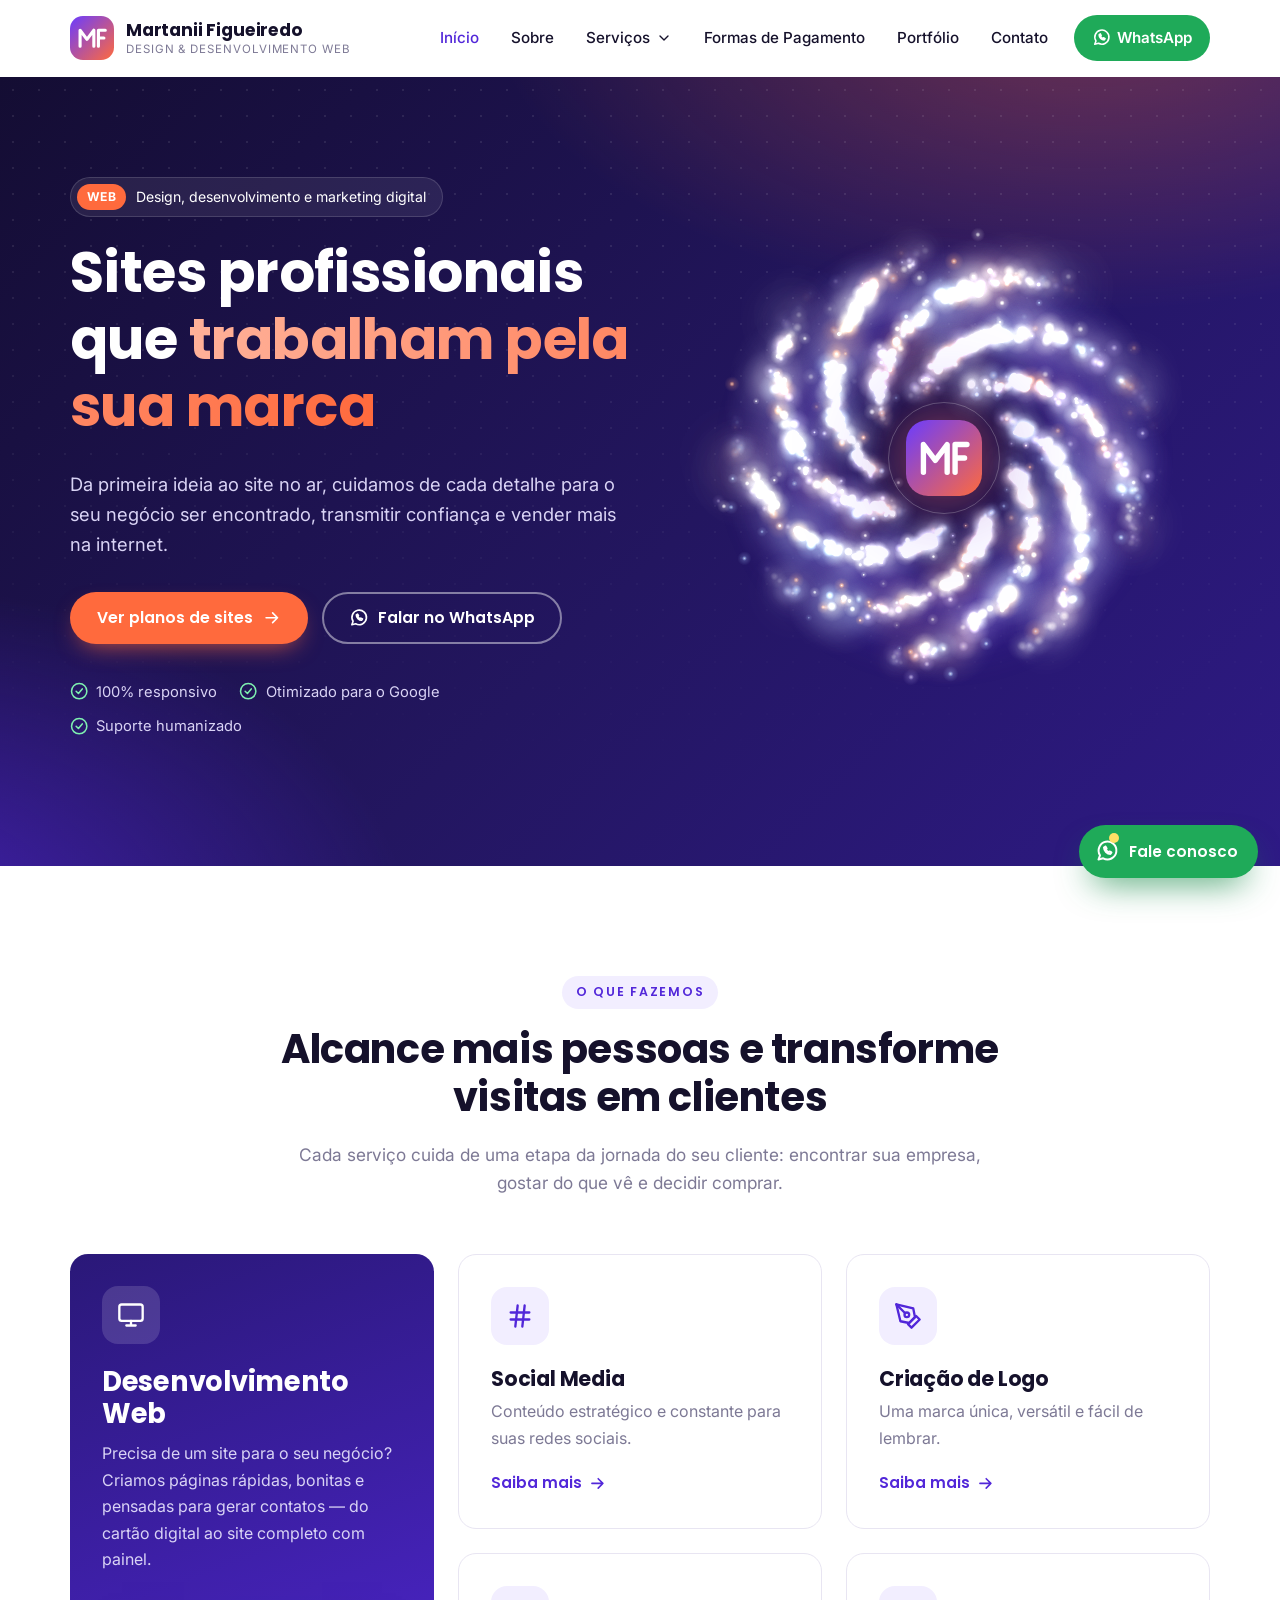
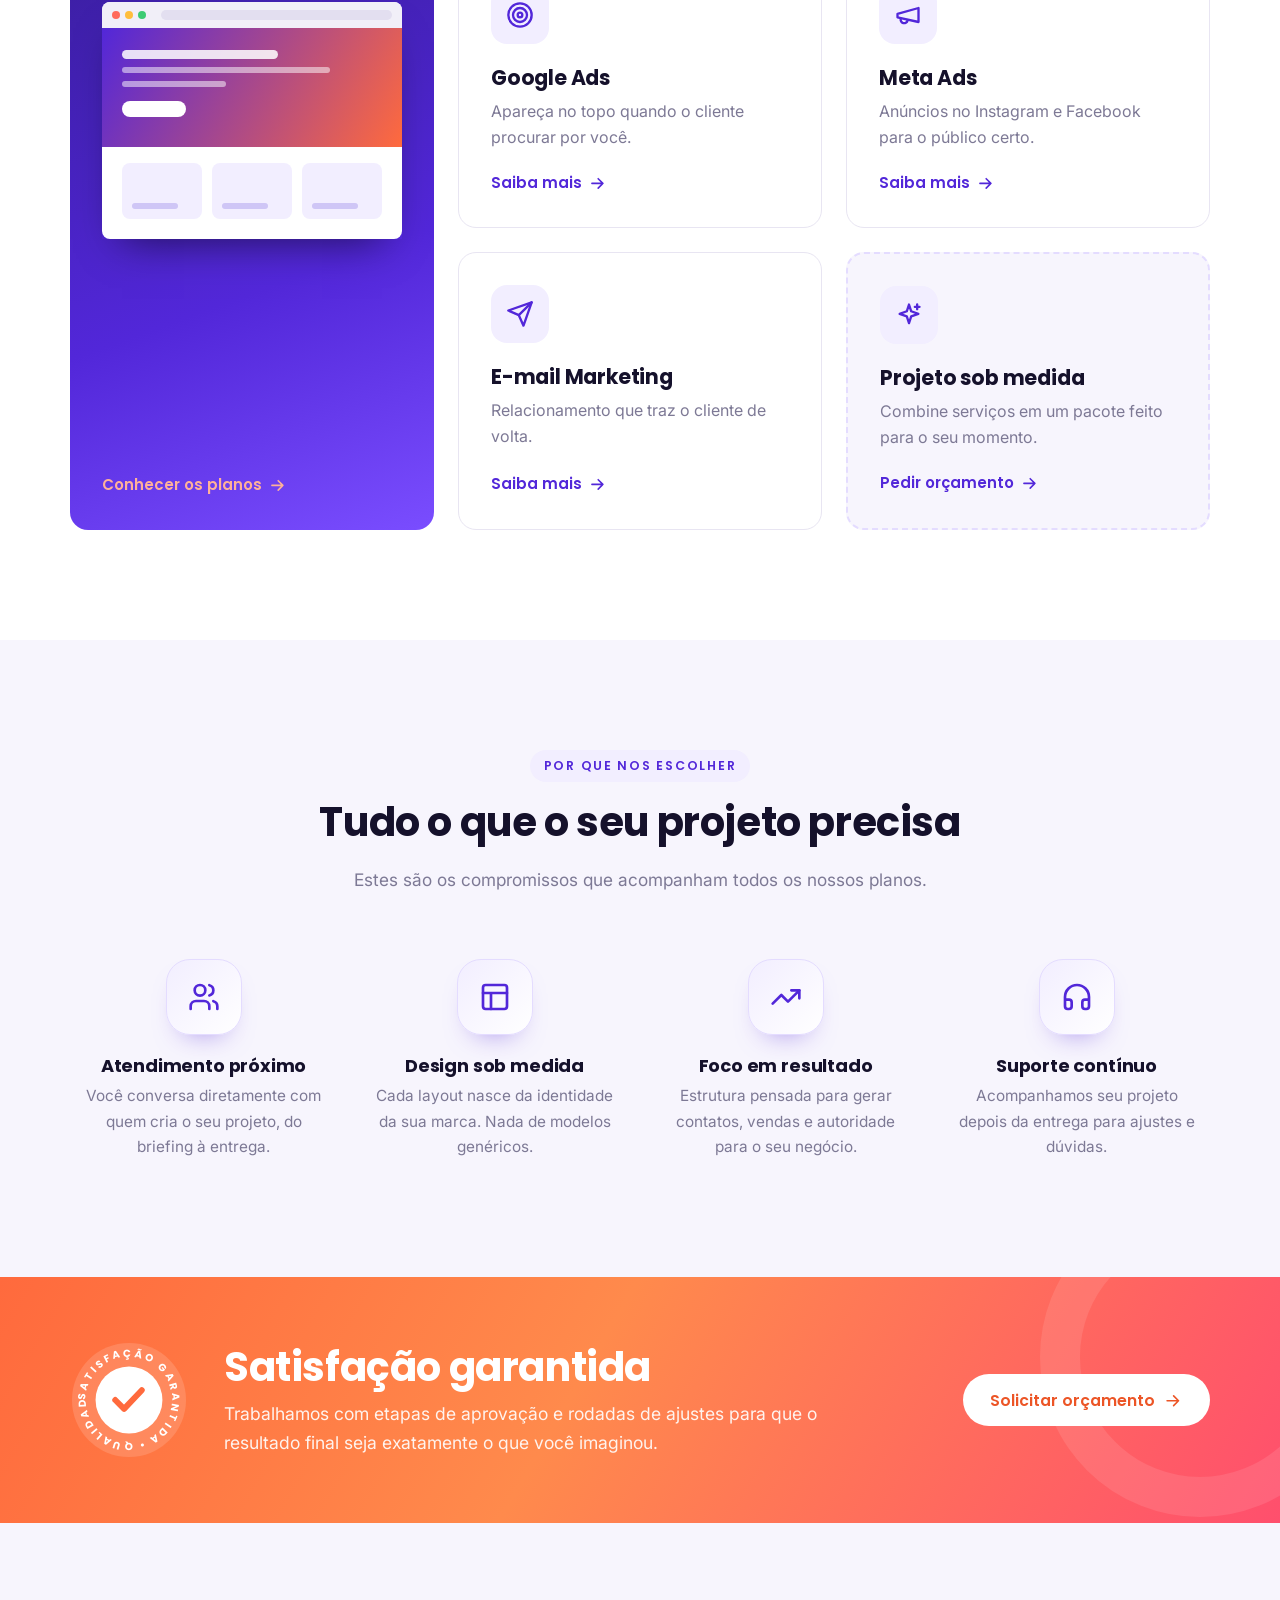
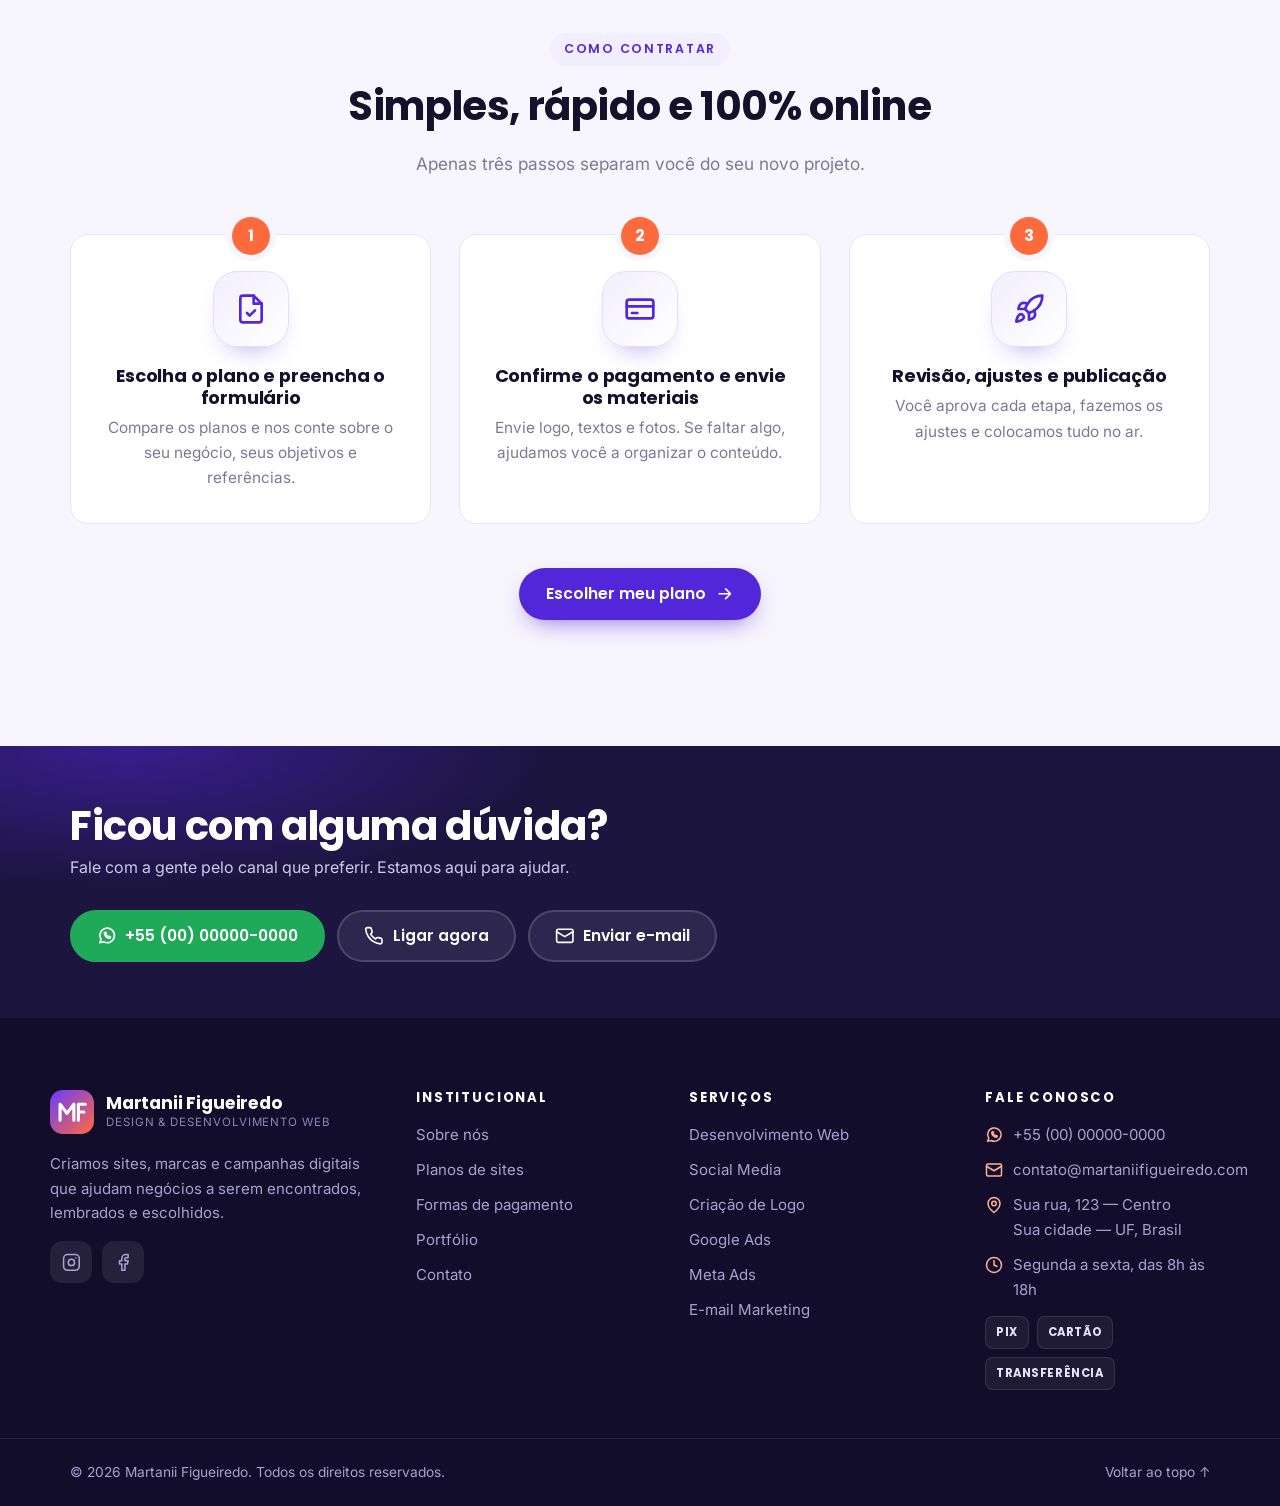
==== commit c807e18b: "Adiciona galáxia animada na primeira seção da página inicial Substitui o mockup de notebook e celula" ====
--- a/index.html
+++ b/index.html
@@ -18,6 +18,7 @@
   <script>document.documentElement.className = "js";</script>
   <script src="assets/js/config.js" defer></script>
   <script src="assets/js/main.js" defer></script>
+  <script src="assets/js/galaxy.js" defer></script>
 </head>
 <body data-page="home">
   <a class="skip-link" href="#conteudo">Pular para o conteúdo</a>
@@ -40,23 +41,9 @@
             <span><i data-icon="check-circle"></i> Suporte humanizado</span>
           </div>
         </div>
-        <div class="devices" aria-hidden="true">
-          <div class="laptop">
-            <div class="laptop-screen">
-              <div class="ui">
-                <div class="ui-bar"><i></i><i></i><i></i><em></em></div>
-                <div class="ui-hero" style="padding:34px 26px"><div class="ui-line w60"></div><div class="ui-line w80 sm"></div><div class="ui-line w40 sm"></div><span class="ui-btn"></span></div>
-                <div class="ui-body"><div class="ui-card"></div><div class="ui-card"></div><div class="ui-card"></div><div class="ui-card"></div><div class="ui-card"></div><div class="ui-card"></div></div>
-              </div>
-            </div>
-            <div class="laptop-base"></div>
-          </div>
-          <div class="phone">
-            <div class="ui">
-              <div class="ui-hero"><div class="ui-line w80"></div><div class="ui-line w60 sm"></div><span class="ui-btn" style="width:44px;height:12px"></span></div>
-              <div class="ui-body one"><div class="ui-card"></div><div class="ui-card"></div><div class="ui-card"></div></div>
-            </div>
-          </div>
+        <div class="galaxy" aria-hidden="true">
+          <canvas id="hero-galaxy"></canvas>
+          <div class="galaxy-core"><span data-brand-mark></span></div>
         </div>
       </div>
     </section>
--- a/assets/css/style.css
+++ b/assets/css/style.css
@@ -228,25 +228,27 @@
 }
 .hero-pill b { background: var(--accent); color: #fff; padding: 3px 10px; border-radius: 999px; font-size: .76rem; letter-spacing: .04em; }
 
-/* Mockup de dispositivos (CSS puro) */
-.devices { position: relative; min-height: 420px; }
-.laptop { position: relative; width: 100%; max-width: 560px; margin-left: auto; }
-.laptop-screen {
-  background: #0c0820; border-radius: 16px 16px 0 0; padding: 12px;
-  border: 1px solid rgba(255, 255, 255, .12); box-shadow: var(--shadow-lg);
-}
-.laptop-base {
-  height: 16px; margin: 0 -6%; border-radius: 0 0 18px 18px;
-  background: linear-gradient(#cfc9e8, #9d95c4); position: relative;
-}
-.laptop-base::after { content: ""; position: absolute; left: 50%; top: 0; width: 18%; height: 6px; margin-left: -9%; background: #8a81b6; border-radius: 0 0 8px 8px; }
-.phone {
-  position: absolute; left: 0; bottom: -28px; width: 150px;
-  background: #0c0820; border-radius: 26px; padding: 9px;
-  border: 1px solid rgba(255, 255, 255, .16); box-shadow: var(--shadow-lg);
-  animation: float 6s ease-in-out infinite;
-}
-@keyframes float { 0%, 100% { transform: translateY(0); } 50% { transform: translateY(-12px); } }
+/* Galáxia animada (canvas em assets/js/galaxy.js) */
+.galaxy { position: relative; width: 100%; max-width: 580px; aspect-ratio: 1; margin-left: auto; }
+.galaxy::before {
+  content: ""; position: absolute; inset: 8%; border-radius: 50%; pointer-events: none;
+  background: radial-gradient(circle, rgba(18, 12, 48, .95) 0 18%, rgba(82, 39, 217, .28) 45%, transparent 70%);
+  filter: blur(8px);
+}
+.galaxy canvas { position: relative; display: block; width: 100%; height: 100%; }
+.galaxy-core {
+  position: absolute; left: 50%; top: 50%; width: 76px; height: 76px; margin: -38px 0 0 -38px;
+  border-radius: 24px; display: grid; place-items: center;
+  box-shadow: 0 0 40px 6px rgba(255, 106, 61, .35), 0 0 90px 20px rgba(106, 60, 255, .35);
+  animation: core-pulse 4s ease-in-out infinite;
+}
+.galaxy-core .brand-mark { width: 76px; height: 76px; }
+.galaxy-core::after {
+  content: ""; position: absolute; inset: -18px; border-radius: 50%;
+  border: 1px solid rgba(255, 255, 255, .22); animation: core-ring 4s ease-out infinite;
+}
+@keyframes core-pulse { 0%, 100% { transform: scale(1); } 50% { transform: scale(1.06); } }
+@keyframes core-ring { 0% { transform: scale(.7); opacity: .9; } 100% { transform: scale(2.2); opacity: 0; } }
 
 .ui { background: #fff; border-radius: 8px; overflow: hidden; }
 .ui-bar { display: flex; align-items: center; gap: 5px; padding: 8px 10px; background: #f1eff8; }
@@ -265,8 +267,6 @@
 .ui-card::after { content: ""; position: absolute; left: 10px; right: 30%; bottom: 10px; height: 6px; border-radius: 4px; background: #cfc6f6; }
 .ui-body.one { grid-template-columns: 1fr; padding: 10px; gap: 8px; }
 .ui-body.one .ui-card { height: 42px; }
-.phone .ui-hero { padding: 18px 12px; }
-.phone .ui { border-radius: 18px; }
 
 /* ---------- Page hero (páginas internas) ---------- */
 .page-hero {
@@ -560,11 +560,13 @@
 }
 .work:hover { transform: translateY(-6px); box-shadow: var(--shadow); }
 .work[hidden] { display: none; }
-.work-thumb { padding: 22px 22px 0; background: linear-gradient(160deg, var(--c1), var(--c2)); }
+.work-thumb { aspect-ratio: 4 / 3; overflow: hidden; padding: 22px 22px 0; background: linear-gradient(160deg, var(--c1), var(--c2)); }
+.work-thumb.has-img { padding: 0; background: var(--bg-alt); }
+.work-thumb.has-img img { width: 100%; height: 100%; object-fit: cover; object-position: top; }
 .work-thumb .ui { border-radius: 10px 10px 0 0; box-shadow: 0 -10px 30px -10px rgba(0, 0, 0, .35); }
-.work-thumb .ui-hero { background: linear-gradient(120deg, var(--c1), var(--c2)); padding: 18px; }
+.work-thumb .ui-hero { background: linear-gradient(120deg, var(--c1), var(--c2)); padding: 30px 18px; }
 .work-thumb .ui-body { padding: 12px 16px 16px; gap: 8px; }
-.work-thumb .ui-card { height: 40px; background: color-mix(in srgb, var(--c1) 12%, #fff); }
+.work-thumb .ui-card { height: 64px; background: color-mix(in srgb, var(--c1) 12%, #fff); }
 .work-thumb .ui-card::after { background: color-mix(in srgb, var(--c1) 30%, #fff); }
 .work-thumb.v2 .ui-body { grid-template-columns: 2fr 1fr; }
 .work-thumb.v3 .ui-body { grid-template-columns: 1fr 1fr; }
@@ -578,6 +580,8 @@
   text-transform: uppercase; padding: 4px 10px; border-radius: 999px; background: var(--primary-50); color: var(--primary);
 }
 .work-info .btn { margin-top: 16px; }
+.work-plan { margin: 0; font-size: .9rem; color: var(--muted); display: flex; align-items: center; gap: 8px; flex-wrap: wrap; }
+.work-plan strong { color: var(--ink); letter-spacing: .02em; }
 .load-more { text-align: center; margin-top: 44px; }
 
 /* ---------- Contato ---------- */
@@ -779,7 +783,7 @@
   body.menu-open { overflow: hidden; }
 
   .hero .container, .intro, .about-grid, .contact-grid { grid-template-columns: 1fr; }
-  .devices { min-height: 0; max-width: 560px; margin: 20px auto 0; width: 100%; }
+  .galaxy { max-width: 440px; margin: 8px auto 0; }
   .grid-4 { grid-template-columns: repeat(2, 1fr); gap: 40px 24px; }
   .services, .plans, .pay-grid, .portfolio { grid-template-columns: repeat(2, 1fr); }
   .service-card.featured { grid-row: auto; grid-column: 1 / -1; }
@@ -798,7 +802,8 @@
   .grid-2, .grid-3, .grid-4, .services, .plans, .pay-grid, .portfolio, .form-grid { grid-template-columns: 1fr; }
   .grid-4 { gap: 36px; }
   .hero-actions .btn { flex: 1 1 100%; }
-  .phone { width: 110px; bottom: -18px; border-radius: 20px; padding: 7px; }
+  .galaxy-core, .galaxy-core .brand-mark { width: 60px; height: 60px; }
+  .galaxy-core { margin: -30px 0 0 -30px; border-radius: 18px; }
   .footer-top { grid-template-columns: 1fr; gap: 32px; padding-top: 56px; }
   .chat-launcher .label { display: none; }
   .chat-launcher { padding: 16px; right: 16px; bottom: 16px; }
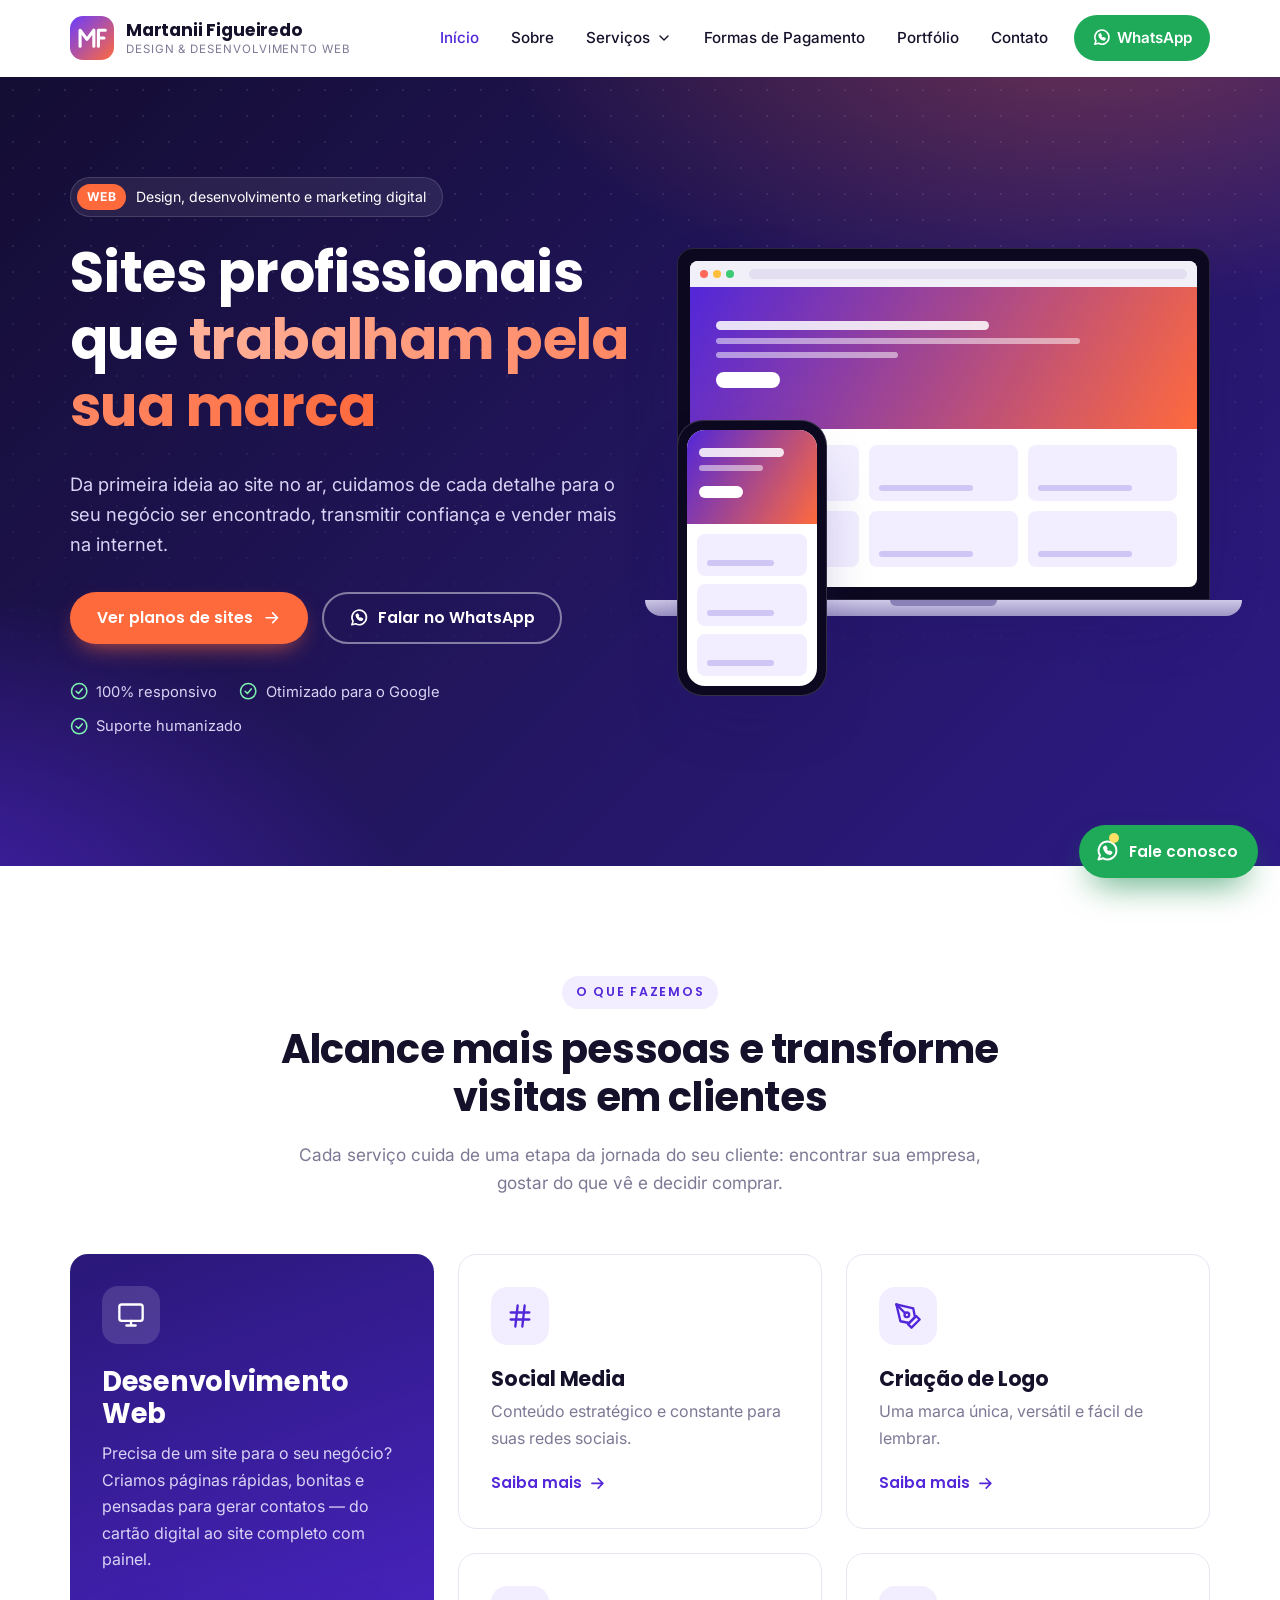
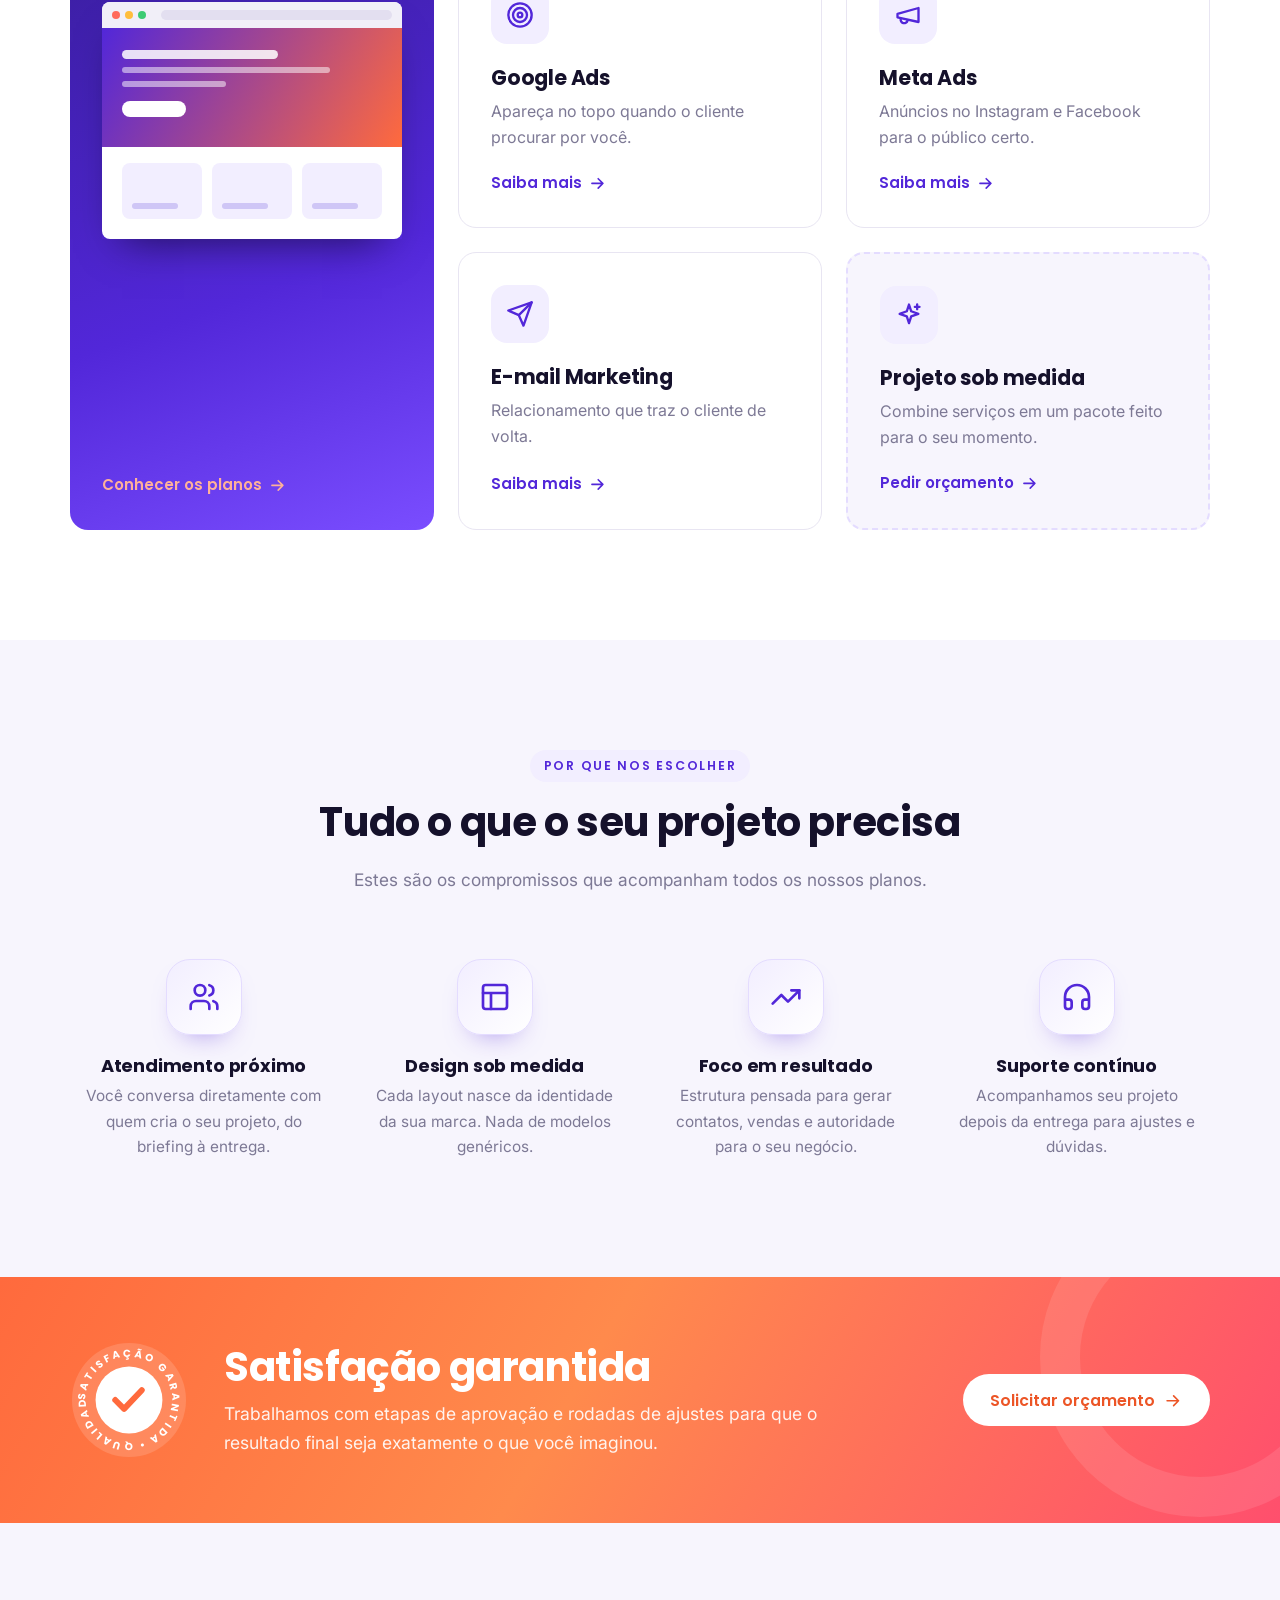
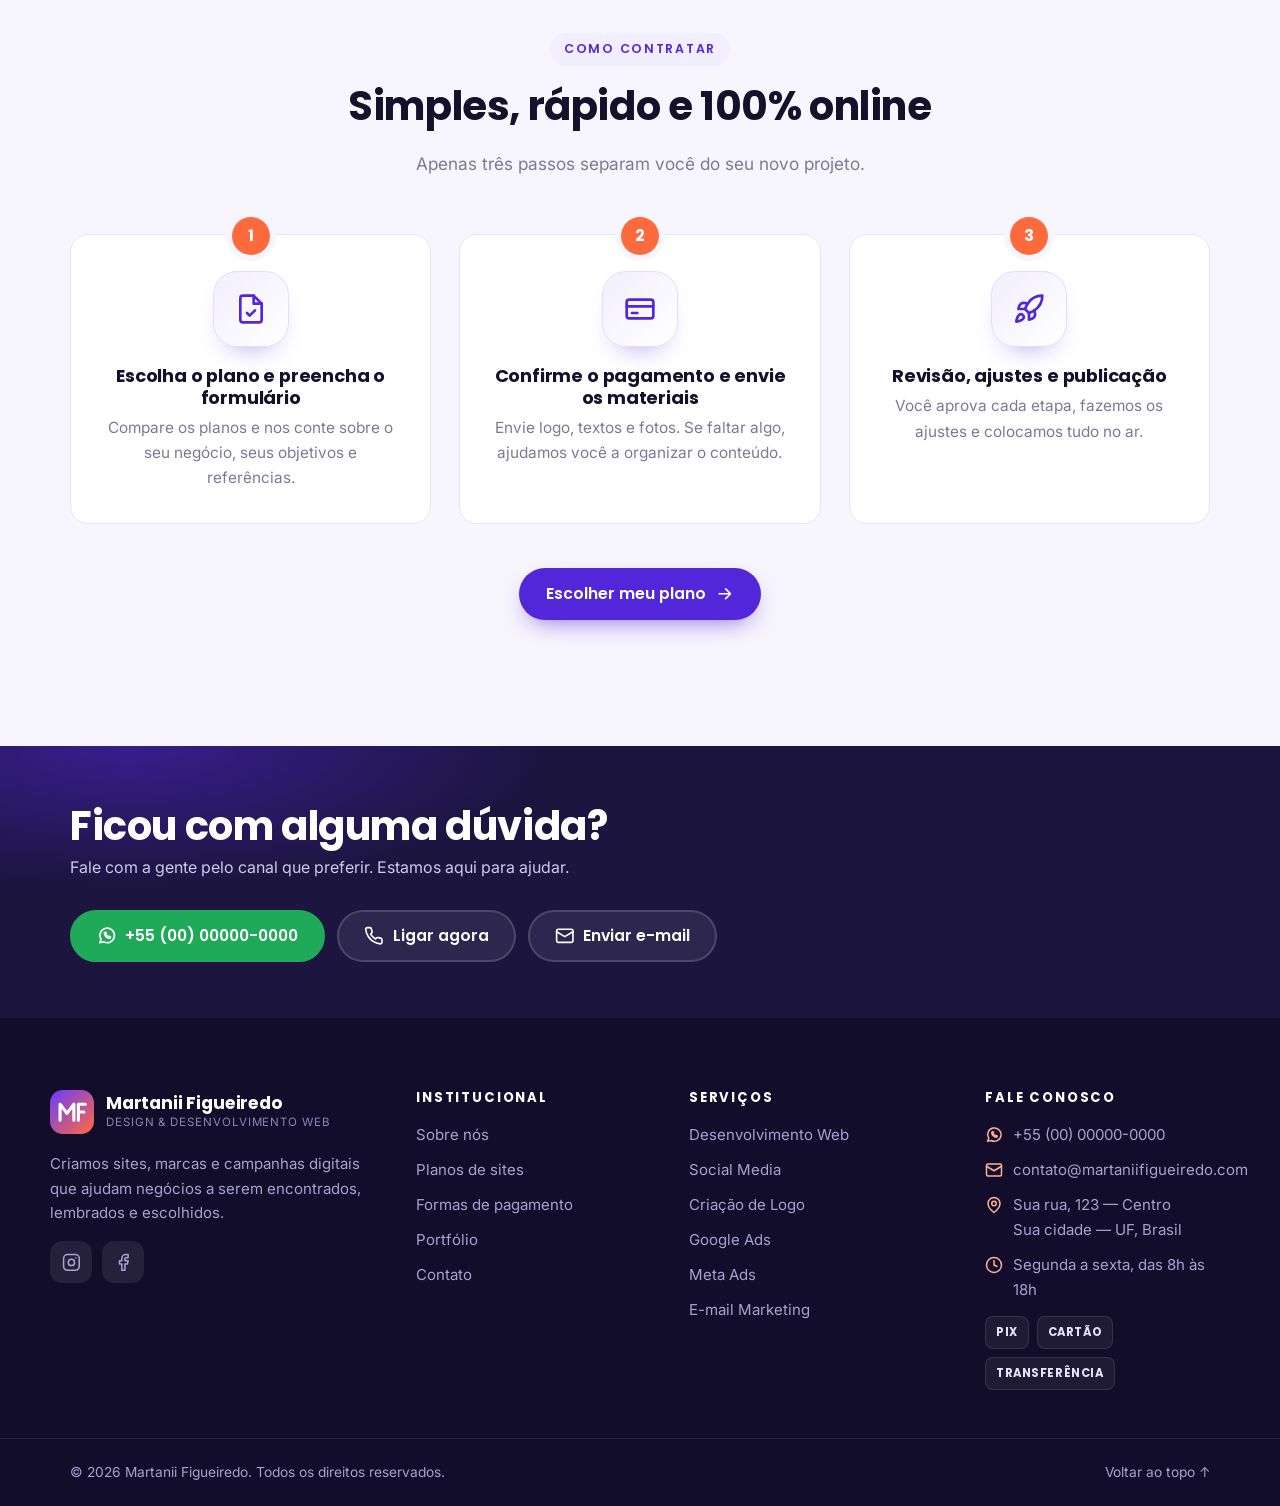
==== commit 7211b5f7: "Remove a galáxia animada e volta a primeira seção como antes Restaura o mockup de notebook e celular" ====
--- a/index.html
+++ b/index.html
@@ -18,7 +18,6 @@
   <script>document.documentElement.className = "js";</script>
   <script src="assets/js/config.js" defer></script>
   <script src="assets/js/main.js" defer></script>
-  <script src="assets/js/galaxy.js" defer></script>
 </head>
 <body data-page="home">
   <a class="skip-link" href="#conteudo">Pular para o conteúdo</a>
@@ -41,9 +40,23 @@
             <span><i data-icon="check-circle"></i> Suporte humanizado</span>
           </div>
         </div>
-        <div class="galaxy" aria-hidden="true">
-          <canvas id="hero-galaxy"></canvas>
-          <div class="galaxy-core"><span data-brand-mark></span></div>
+        <div class="devices" aria-hidden="true">
+          <div class="laptop">
+            <div class="laptop-screen">
+              <div class="ui">
+                <div class="ui-bar"><i></i><i></i><i></i><em></em></div>
+                <div class="ui-hero" style="padding:34px 26px"><div class="ui-line w60"></div><div class="ui-line w80 sm"></div><div class="ui-line w40 sm"></div><span class="ui-btn"></span></div>
+                <div class="ui-body"><div class="ui-card"></div><div class="ui-card"></div><div class="ui-card"></div><div class="ui-card"></div><div class="ui-card"></div><div class="ui-card"></div></div>
+              </div>
+            </div>
+            <div class="laptop-base"></div>
+          </div>
+          <div class="phone">
+            <div class="ui">
+              <div class="ui-hero"><div class="ui-line w80"></div><div class="ui-line w60 sm"></div><span class="ui-btn" style="width:44px;height:12px"></span></div>
+              <div class="ui-body one"><div class="ui-card"></div><div class="ui-card"></div><div class="ui-card"></div></div>
+            </div>
+          </div>
         </div>
       </div>
     </section>
--- a/assets/css/style.css
+++ b/assets/css/style.css
@@ -228,27 +228,25 @@
 }
 .hero-pill b { background: var(--accent); color: #fff; padding: 3px 10px; border-radius: 999px; font-size: .76rem; letter-spacing: .04em; }
 
-/* Galáxia animada (canvas em assets/js/galaxy.js) */
-.galaxy { position: relative; width: 100%; max-width: 580px; aspect-ratio: 1; margin-left: auto; }
-.galaxy::before {
-  content: ""; position: absolute; inset: 8%; border-radius: 50%; pointer-events: none;
-  background: radial-gradient(circle, rgba(18, 12, 48, .95) 0 18%, rgba(82, 39, 217, .28) 45%, transparent 70%);
-  filter: blur(8px);
-}
-.galaxy canvas { position: relative; display: block; width: 100%; height: 100%; }
-.galaxy-core {
-  position: absolute; left: 50%; top: 50%; width: 76px; height: 76px; margin: -38px 0 0 -38px;
-  border-radius: 24px; display: grid; place-items: center;
-  box-shadow: 0 0 40px 6px rgba(255, 106, 61, .35), 0 0 90px 20px rgba(106, 60, 255, .35);
-  animation: core-pulse 4s ease-in-out infinite;
-}
-.galaxy-core .brand-mark { width: 76px; height: 76px; }
-.galaxy-core::after {
-  content: ""; position: absolute; inset: -18px; border-radius: 50%;
-  border: 1px solid rgba(255, 255, 255, .22); animation: core-ring 4s ease-out infinite;
-}
-@keyframes core-pulse { 0%, 100% { transform: scale(1); } 50% { transform: scale(1.06); } }
-@keyframes core-ring { 0% { transform: scale(.7); opacity: .9; } 100% { transform: scale(2.2); opacity: 0; } }
+/* Mockup de dispositivos (CSS puro) */
+.devices { position: relative; min-height: 420px; }
+.laptop { position: relative; width: 100%; max-width: 560px; margin-left: auto; }
+.laptop-screen {
+  background: #0c0820; border-radius: 16px 16px 0 0; padding: 12px;
+  border: 1px solid rgba(255, 255, 255, .12); box-shadow: var(--shadow-lg);
+}
+.laptop-base {
+  height: 16px; margin: 0 -6%; border-radius: 0 0 18px 18px;
+  background: linear-gradient(#cfc9e8, #9d95c4); position: relative;
+}
+.laptop-base::after { content: ""; position: absolute; left: 50%; top: 0; width: 18%; height: 6px; margin-left: -9%; background: #8a81b6; border-radius: 0 0 8px 8px; }
+.phone {
+  position: absolute; left: 0; bottom: -28px; width: 150px;
+  background: #0c0820; border-radius: 26px; padding: 9px;
+  border: 1px solid rgba(255, 255, 255, .16); box-shadow: var(--shadow-lg);
+  animation: float 6s ease-in-out infinite;
+}
+@keyframes float { 0%, 100% { transform: translateY(0); } 50% { transform: translateY(-12px); } }
 
 .ui { background: #fff; border-radius: 8px; overflow: hidden; }
 .ui-bar { display: flex; align-items: center; gap: 5px; padding: 8px 10px; background: #f1eff8; }
@@ -267,6 +265,8 @@
 .ui-card::after { content: ""; position: absolute; left: 10px; right: 30%; bottom: 10px; height: 6px; border-radius: 4px; background: #cfc6f6; }
 .ui-body.one { grid-template-columns: 1fr; padding: 10px; gap: 8px; }
 .ui-body.one .ui-card { height: 42px; }
+.phone .ui-hero { padding: 18px 12px; }
+.phone .ui { border-radius: 18px; }
 
 /* ---------- Page hero (páginas internas) ---------- */
 .page-hero {
@@ -783,7 +783,7 @@
   body.menu-open { overflow: hidden; }
 
   .hero .container, .intro, .about-grid, .contact-grid { grid-template-columns: 1fr; }
-  .galaxy { max-width: 440px; margin: 8px auto 0; }
+  .devices { min-height: 0; max-width: 560px; margin: 20px auto 0; width: 100%; }
   .grid-4 { grid-template-columns: repeat(2, 1fr); gap: 40px 24px; }
   .services, .plans, .pay-grid, .portfolio { grid-template-columns: repeat(2, 1fr); }
   .service-card.featured { grid-row: auto; grid-column: 1 / -1; }
@@ -802,8 +802,7 @@
   .grid-2, .grid-3, .grid-4, .services, .plans, .pay-grid, .portfolio, .form-grid { grid-template-columns: 1fr; }
   .grid-4 { gap: 36px; }
   .hero-actions .btn { flex: 1 1 100%; }
-  .galaxy-core, .galaxy-core .brand-mark { width: 60px; height: 60px; }
-  .galaxy-core { margin: -30px 0 0 -30px; border-radius: 18px; }
+  .phone { width: 110px; bottom: -18px; border-radius: 20px; padding: 7px; }
   .footer-top { grid-template-columns: 1fr; gap: 32px; padding-top: 56px; }
   .chat-launcher .label { display: none; }
   .chat-launcher { padding: 16px; right: 16px; bottom: 16px; }
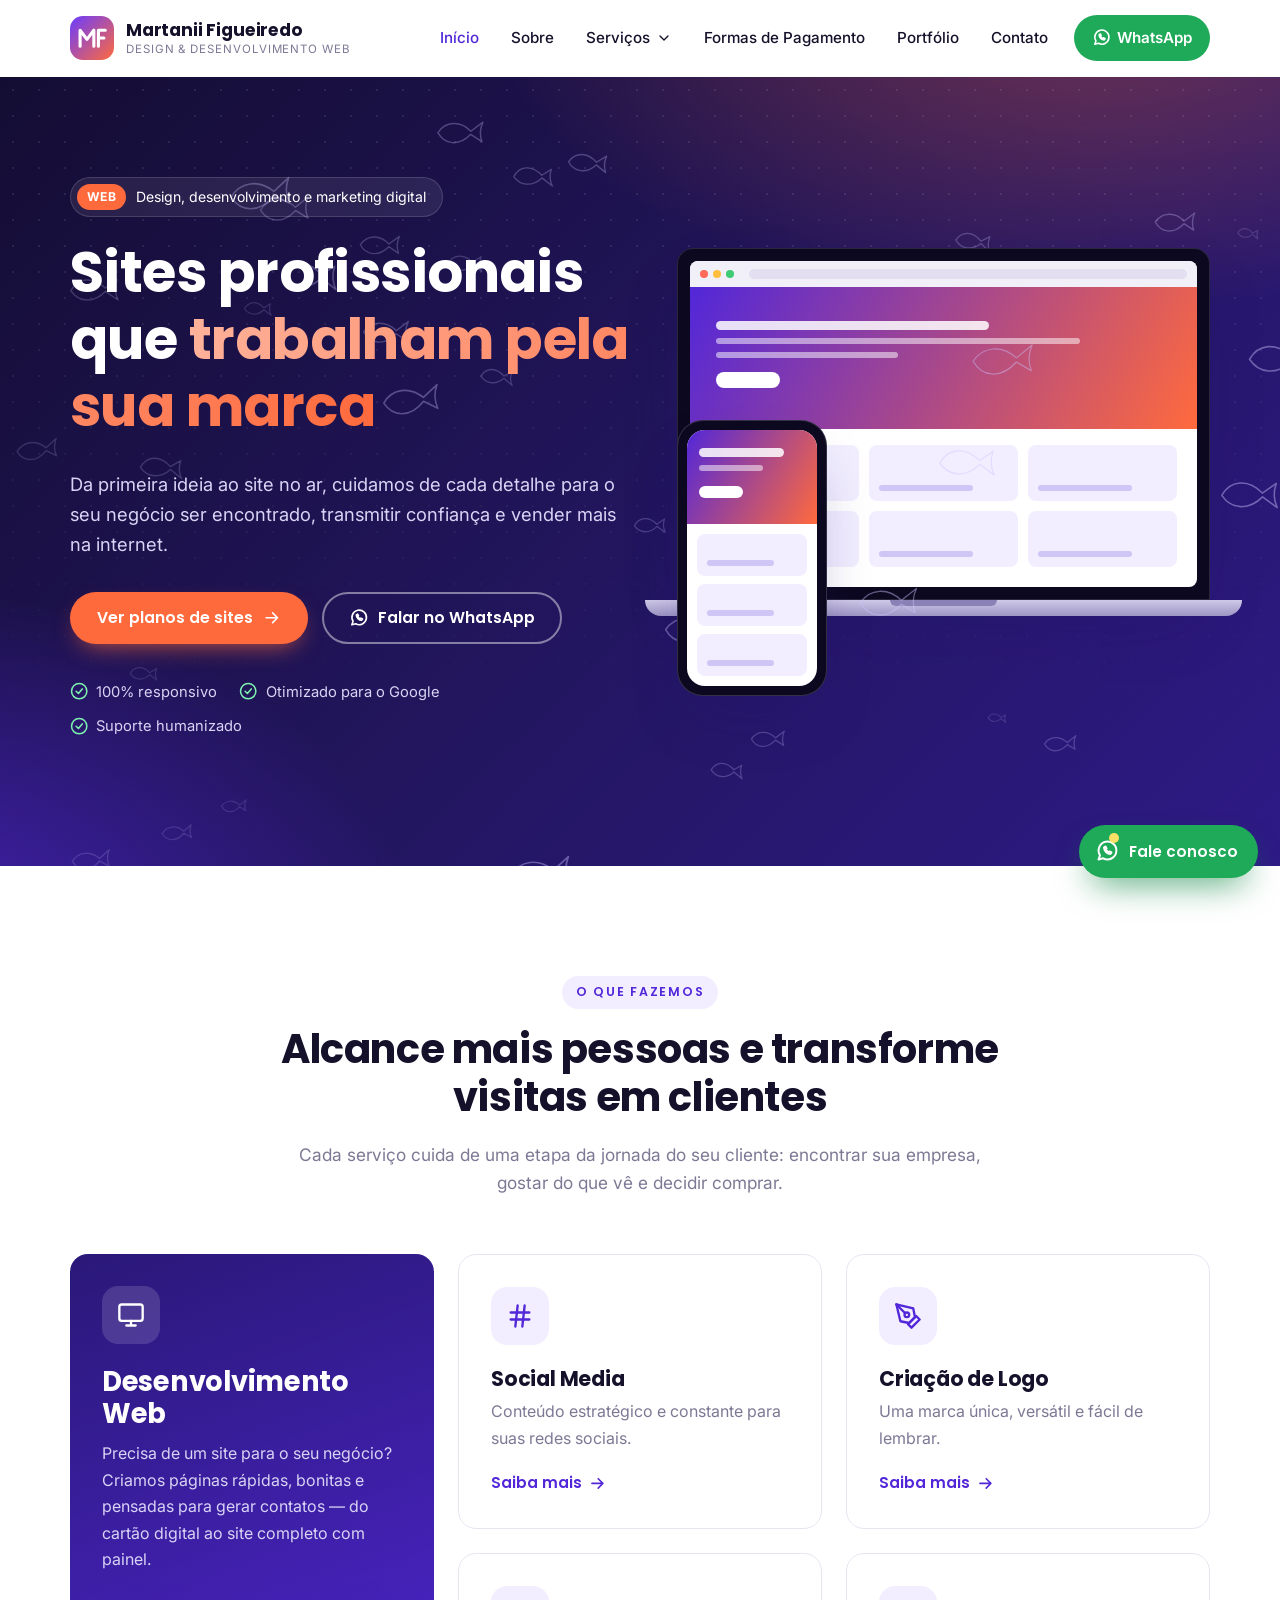
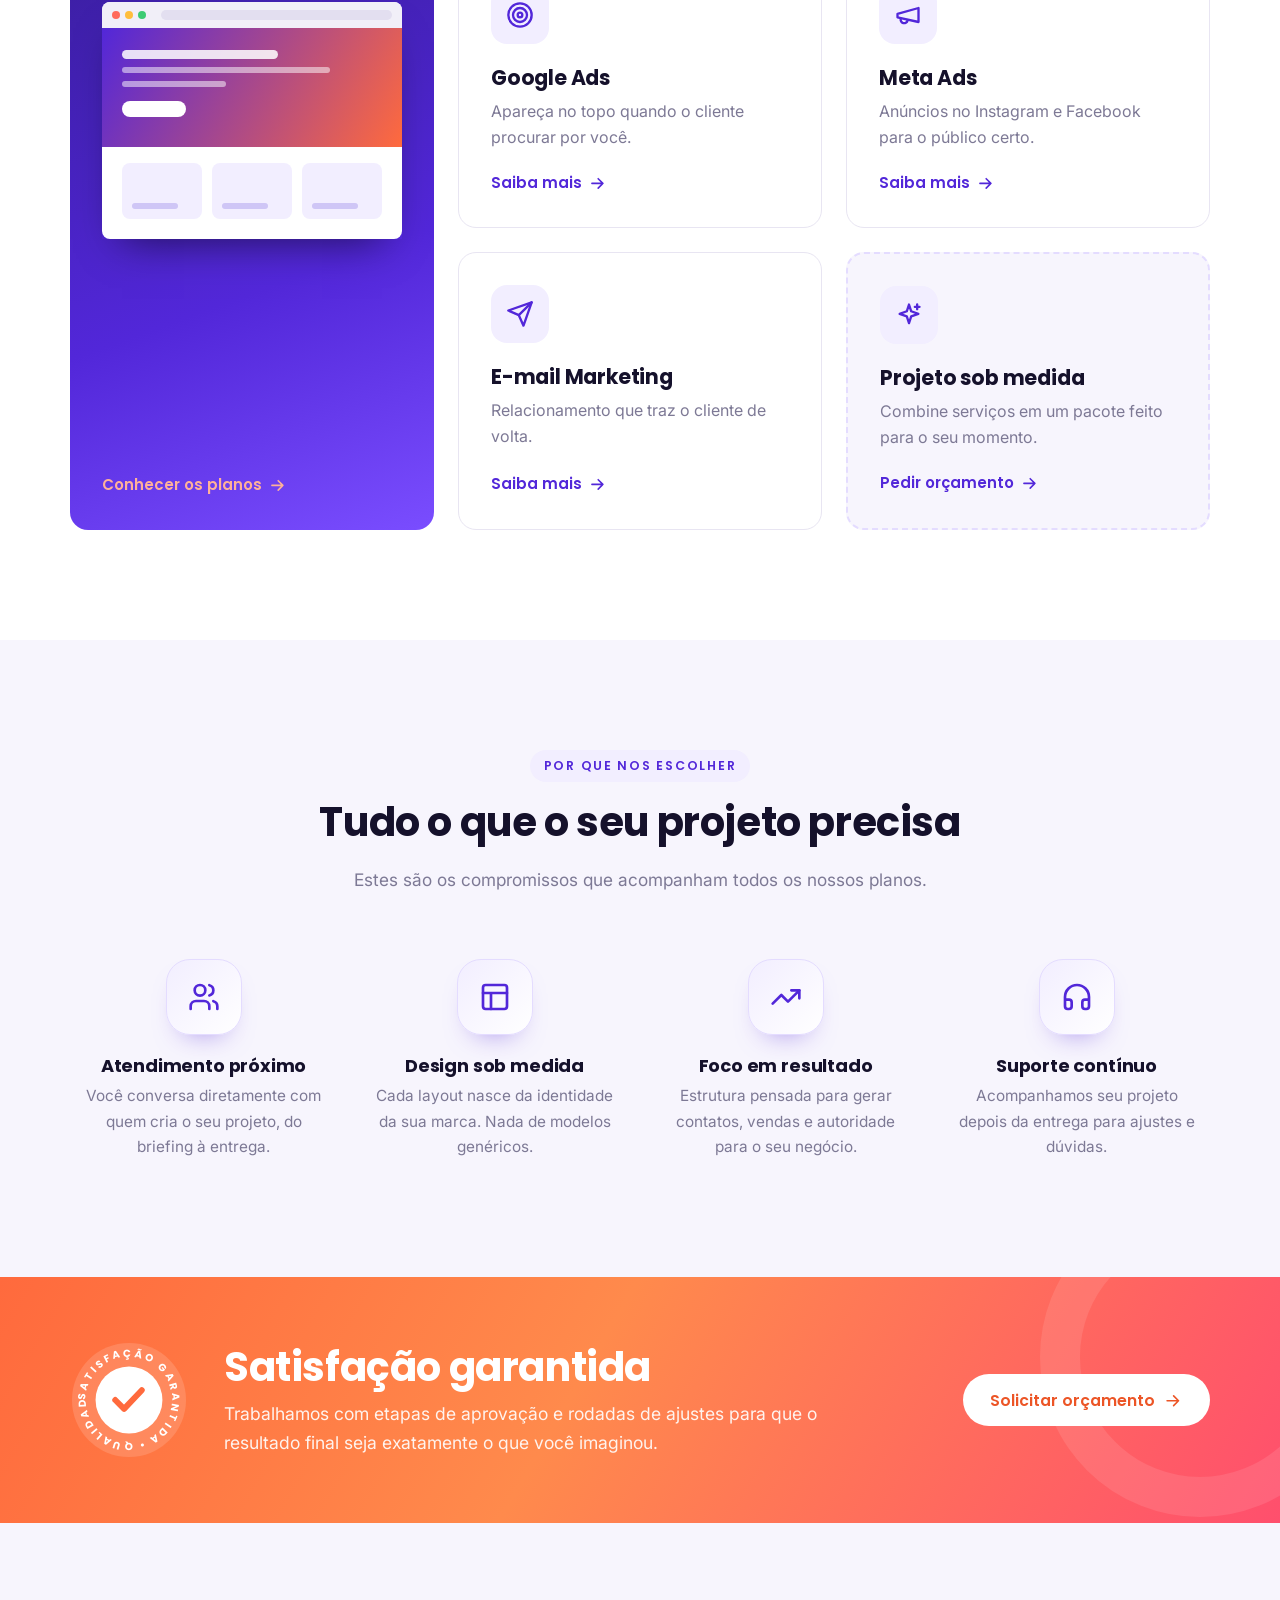
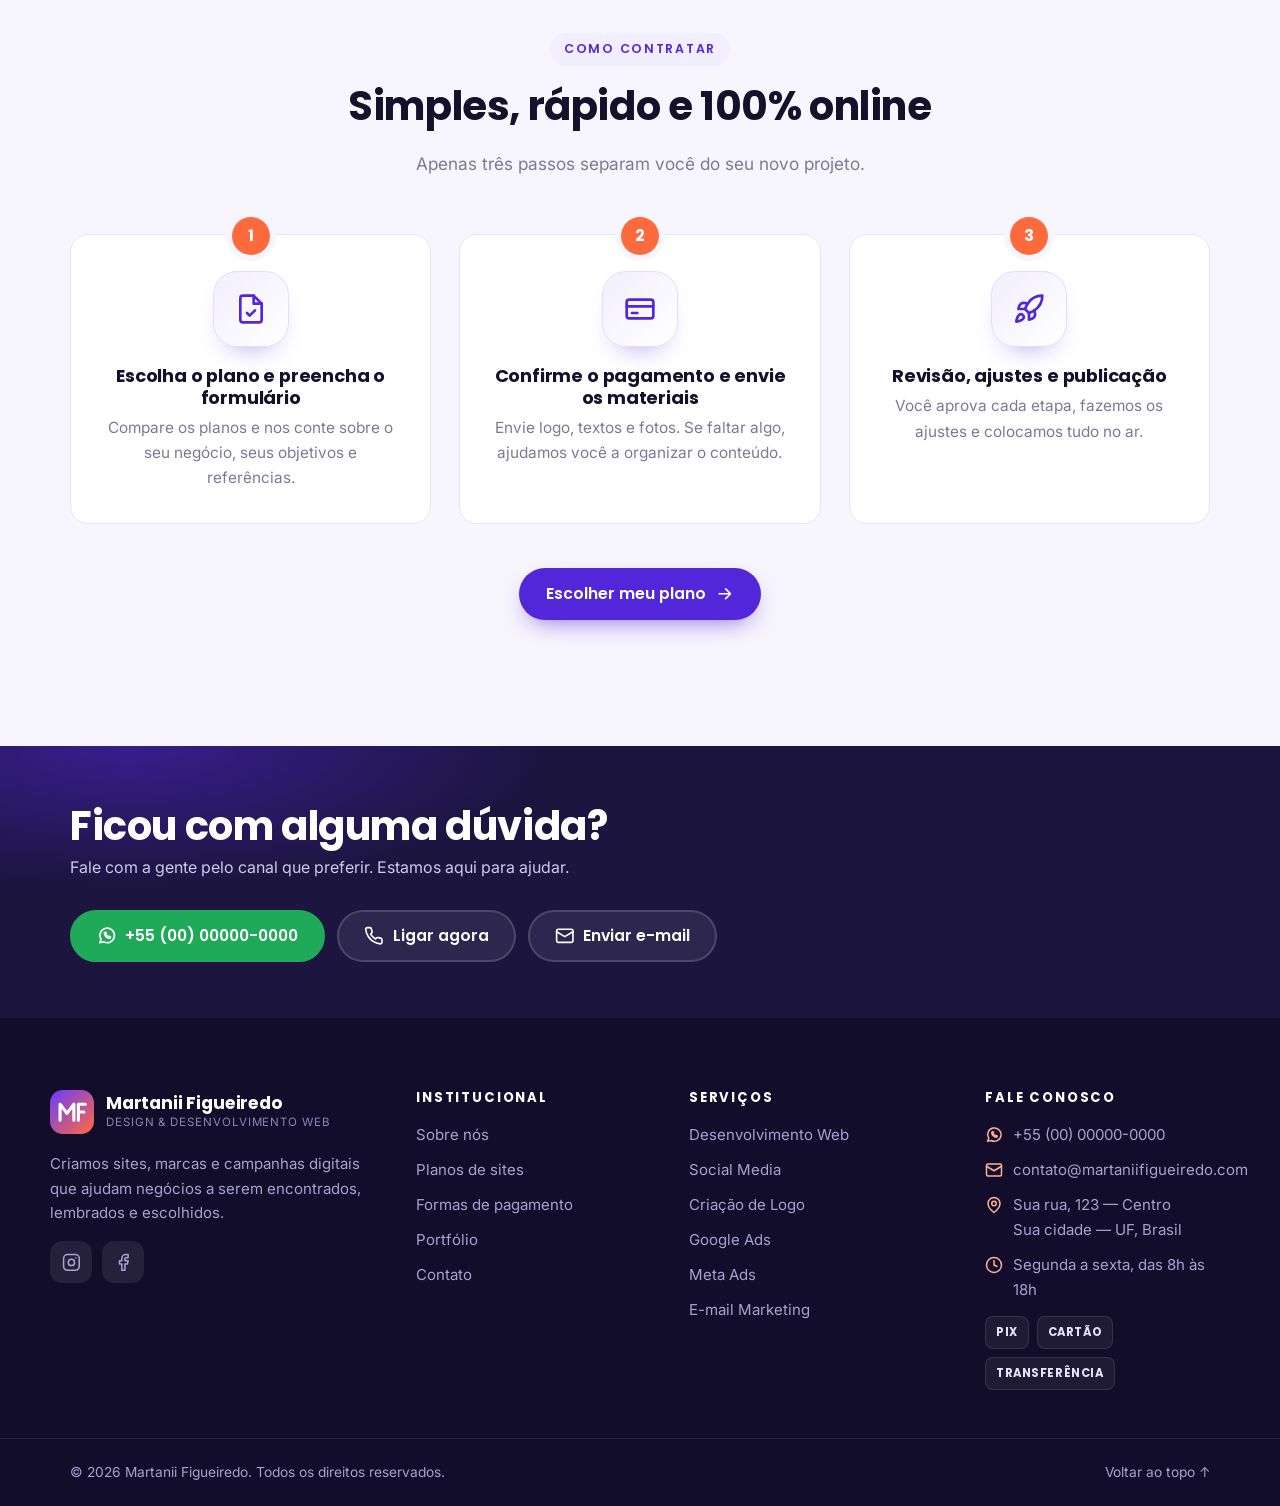
==== commit 41d34fa6: "Adiciona cardume de peixes animado no fundo da primeira seção Silhuetas de peixe em contorno nadam d" ====
--- a/index.html
+++ b/index.html
@@ -18,6 +18,7 @@
   <script>document.documentElement.className = "js";</script>
   <script src="assets/js/config.js" defer></script>
   <script src="assets/js/main.js" defer></script>
+  <script src="assets/js/fish.js" defer></script>
 </head>
 <body data-page="home">
   <a class="skip-link" href="#conteudo">Pular para o conteúdo</a>
@@ -25,6 +26,7 @@
 
   <main id="conteudo">
     <section class="hero">
+      <canvas class="hero-fish" id="hero-fish" aria-hidden="true"></canvas>
       <div class="container">
         <div>
           <span class="hero-pill"><b>WEB</b> Design, desenvolvimento e marketing digital</span>
@@ -59,6 +61,7 @@
           </div>
         </div>
       </div>
+      <canvas class="hero-fish-front" id="hero-fish-front" aria-hidden="true"></canvas>
     </section>
 
     <section class="section" id="servicos">
--- a/assets/css/style.css
+++ b/assets/css/style.css
@@ -213,6 +213,14 @@
   mask-image: linear-gradient(to bottom, #000 20%, transparent 90%);
   -webkit-mask-image: linear-gradient(to bottom, #000 20%, transparent 90%);
 }
+/* Cardume animado ao fundo (canvas em assets/js/fish.js) */
+.hero-fish {
+  position: absolute; inset: 0; width: 100%; height: 100%; pointer-events: none;
+  -webkit-mask-image: linear-gradient(90deg, rgba(0, 0, 0, .55) 0%, #000 50%);
+  mask-image: linear-gradient(90deg, rgba(0, 0, 0, .55) 0%, #000 50%);
+}
+.hero-fish-front { position: absolute; inset: 0; width: 100%; height: 100%; pointer-events: none; z-index: 2; }
+.hero .container { z-index: 1; }
 .hero .container { position: relative; display: grid; grid-template-columns: 1.05fr 1fr; gap: 48px; align-items: center; }
 .hero h1 { color: #fff; }
 .hero h1 .hl { background: linear-gradient(90deg, #ffb199, #ff6a3d); -webkit-background-clip: text; background-clip: text; color: transparent; }
